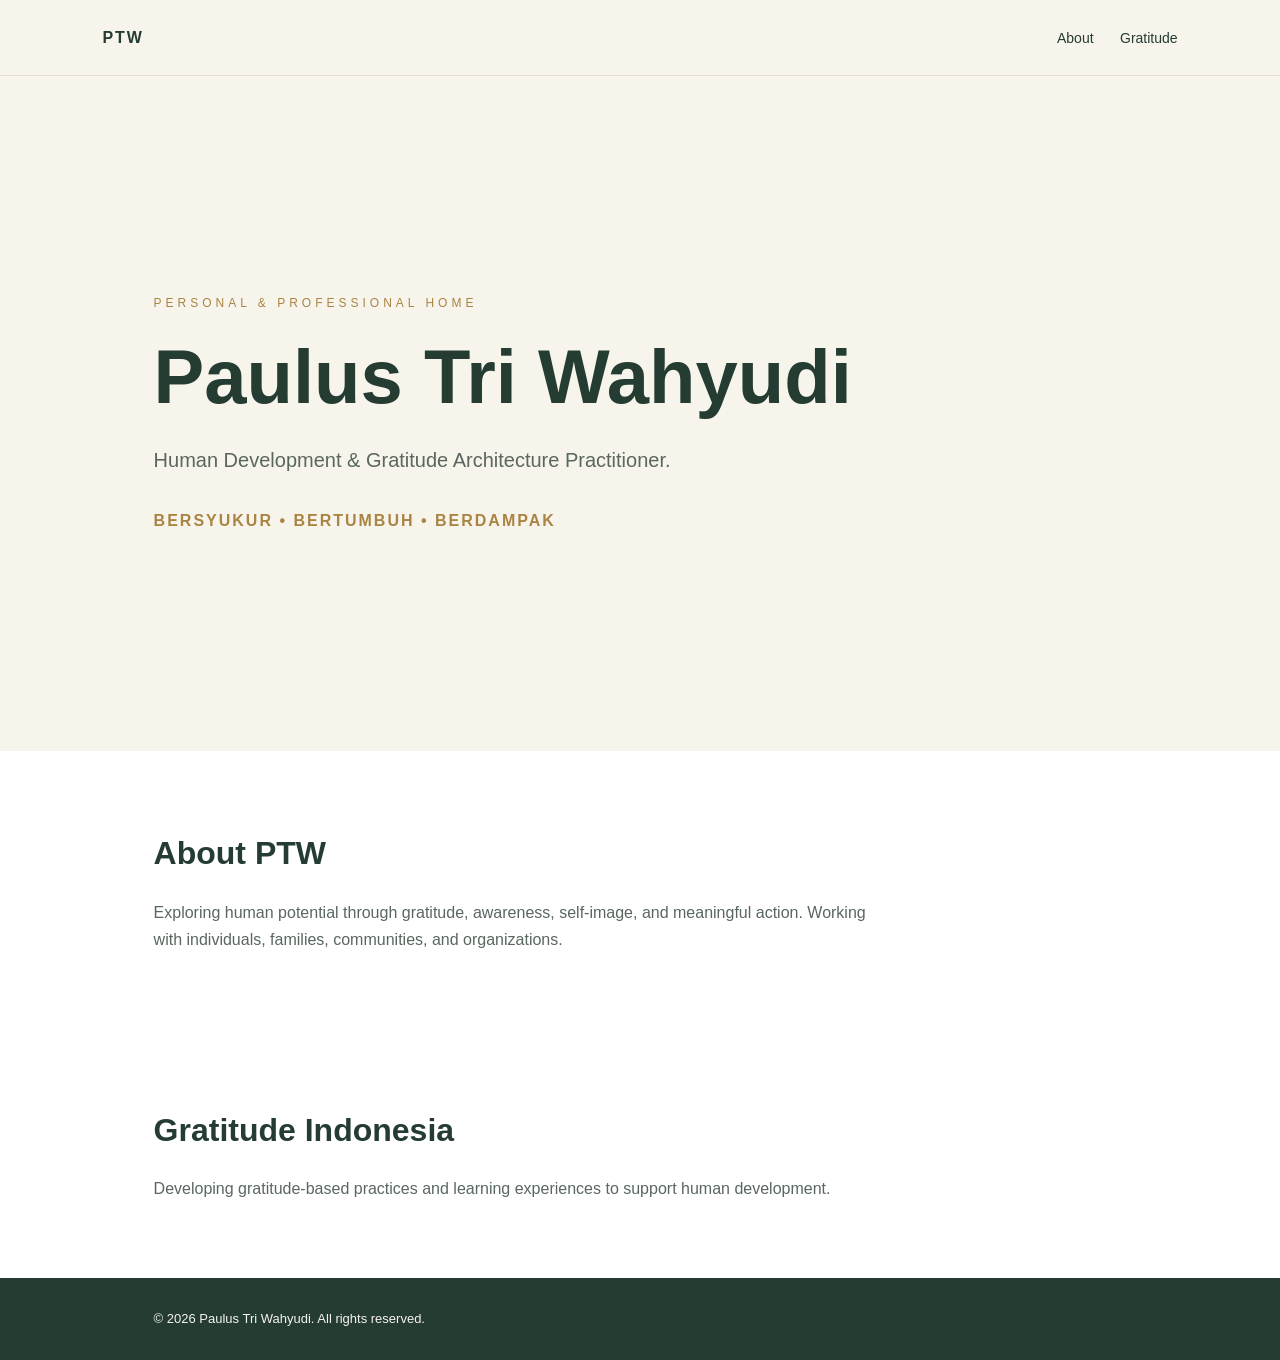
==== index.html @ 5dc9bcb7 "Add initial index.html for personal website This file contains the complete HTML structure for the p" ====
<!DOCTYPE html>
<html lang="id">
<head>
  <meta charset="UTF-8">
  <meta name="viewport" content="width=device-width, initial-scale=1.0">
  <meta name="description" content="Paulus Tri Wahyudi — Human Development & Gratitude Architecture Practitioner.">
  <title>Paulus Tri Wahyudi | PTW</title>
  <style>
    * { box-sizing: border-box; margin: 0; padding: 0; }

    body {
      font-family: Arial, sans-serif;
      background: #F7F4EC;
      color: #243C32;
      line-height: 1.7;
    }

    nav {
      display: flex;
      justify-content: space-between;
      align-items: center;
      padding: 24px 8%;
      border-bottom: 1px solid #e5e0d5;
    }

    .logo { font-weight: bold; letter-spacing: 2px; }

    nav a {
      color: #243C32;
      text-decoration: none;
      margin-left: 22px;
      font-size: 14px;
    }

    .hero {
      min-height: 75vh;
      display: flex;
      flex-direction: column;
      justify-content: center;
      padding: 90px 12%;
    }

    .eyebrow {
      color: #A98443;
      letter-spacing: 4px;
      font-size: 12px;
      margin-bottom: 22px;
    }

    h1 {
      font-size: clamp(42px, 7vw, 76px);
      line-height: 1.1;
      max-width: 850px;
      margin-bottom: 24px;
    }

    .subtitle {
      font-size: 20px;
      max-width: 650px;
      color: #59675F;
      margin-bottom: 30px;
    }

    .tagline {
      color: #A98443;
      letter-spacing: 2px;
      font-weight: bold;
    }

    .section {
      padding: 75px 12%;
      background: #fff;
    }

    .section h2 {
      font-size: 32px;
      margin-bottom: 18px;
    }

    .section p {
      max-width: 720px;
      color: #59675F;
    }

    footer {
      padding: 30px 12%;
      background: #243C32;
      color: #F7F4EC;
      font-size: 13px;
    }

    @media(max-width: 600px) {
      nav { align-items: flex-start; }
      nav a { margin-left: 8px; font-size: 12px; }
      .hero { min-height: 65vh; }
    }
  </style>
</head>

<body>

  <nav>
    <div class="logo">PTW</div>
    <div>
      <a href="#about">About</a>
      <a href="#ecosystem">Gratitude</a>
    </div>
  </nav>

  <main>
    <section class="hero">
      <div class="eyebrow">PERSONAL & PROFESSIONAL HOME</div>

      <h1>Paulus Tri Wahyudi</h1>

      <p class="subtitle">
        Human Development & Gratitude Architecture Practitioner.
      </p>

      <div class="tagline">
        BERSYUKUR • BERTUMBUH • BERDAMPAK
      </div>
    </section>

    <section class="section" id="about">
      <h2>About PTW</h2>
      <p>
        Exploring human potential through gratitude,
        awareness, self-image, and meaningful action.
        Working with individuals, families, communities,
        and organizations.
      </p>
    </section>

    <section class="section" id="ecosystem">
      <h2>Gratitude Indonesia</h2>
      <p>
        Developing gratitude-based practices and
        learning experiences to support human development.
      </p>
    </section>
  </main>

  <footer>
    © 2026 Paulus Tri Wahyudi. All rights reserved.
  </footer>

</body>
</html>
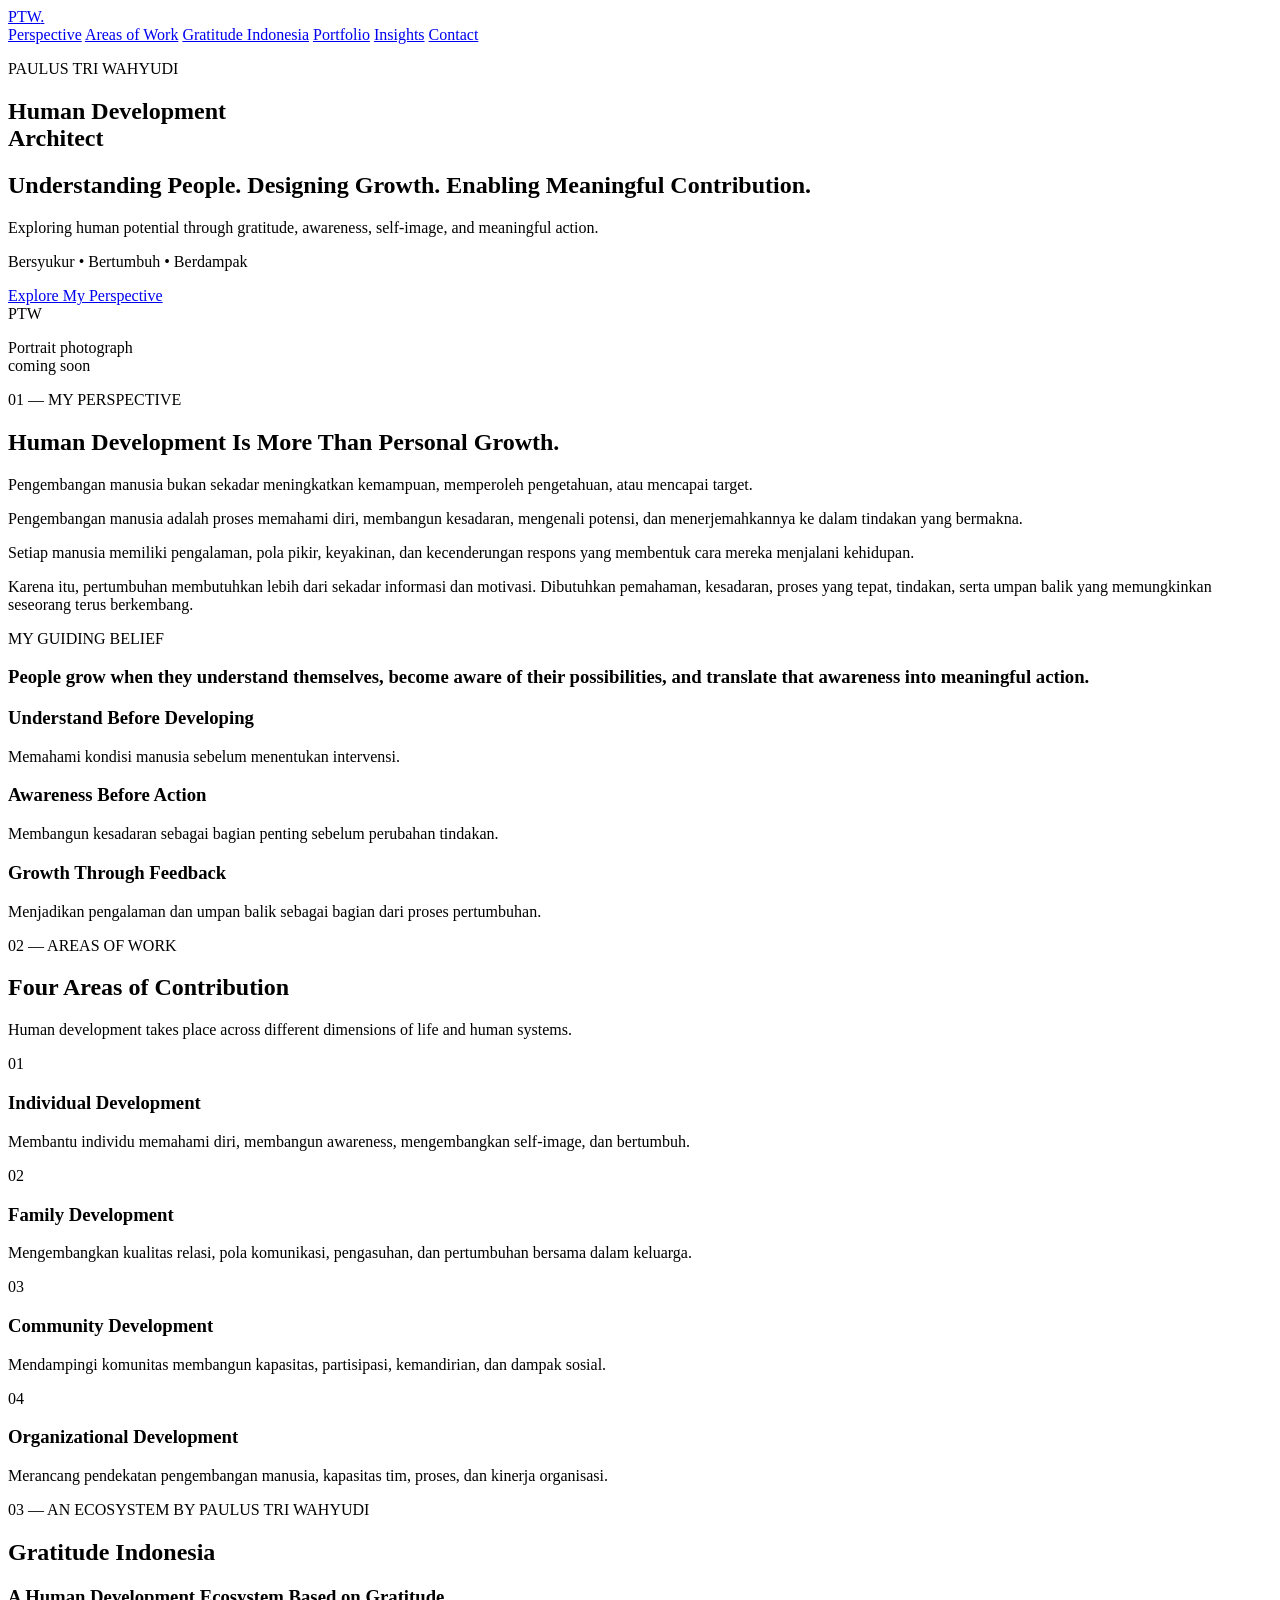
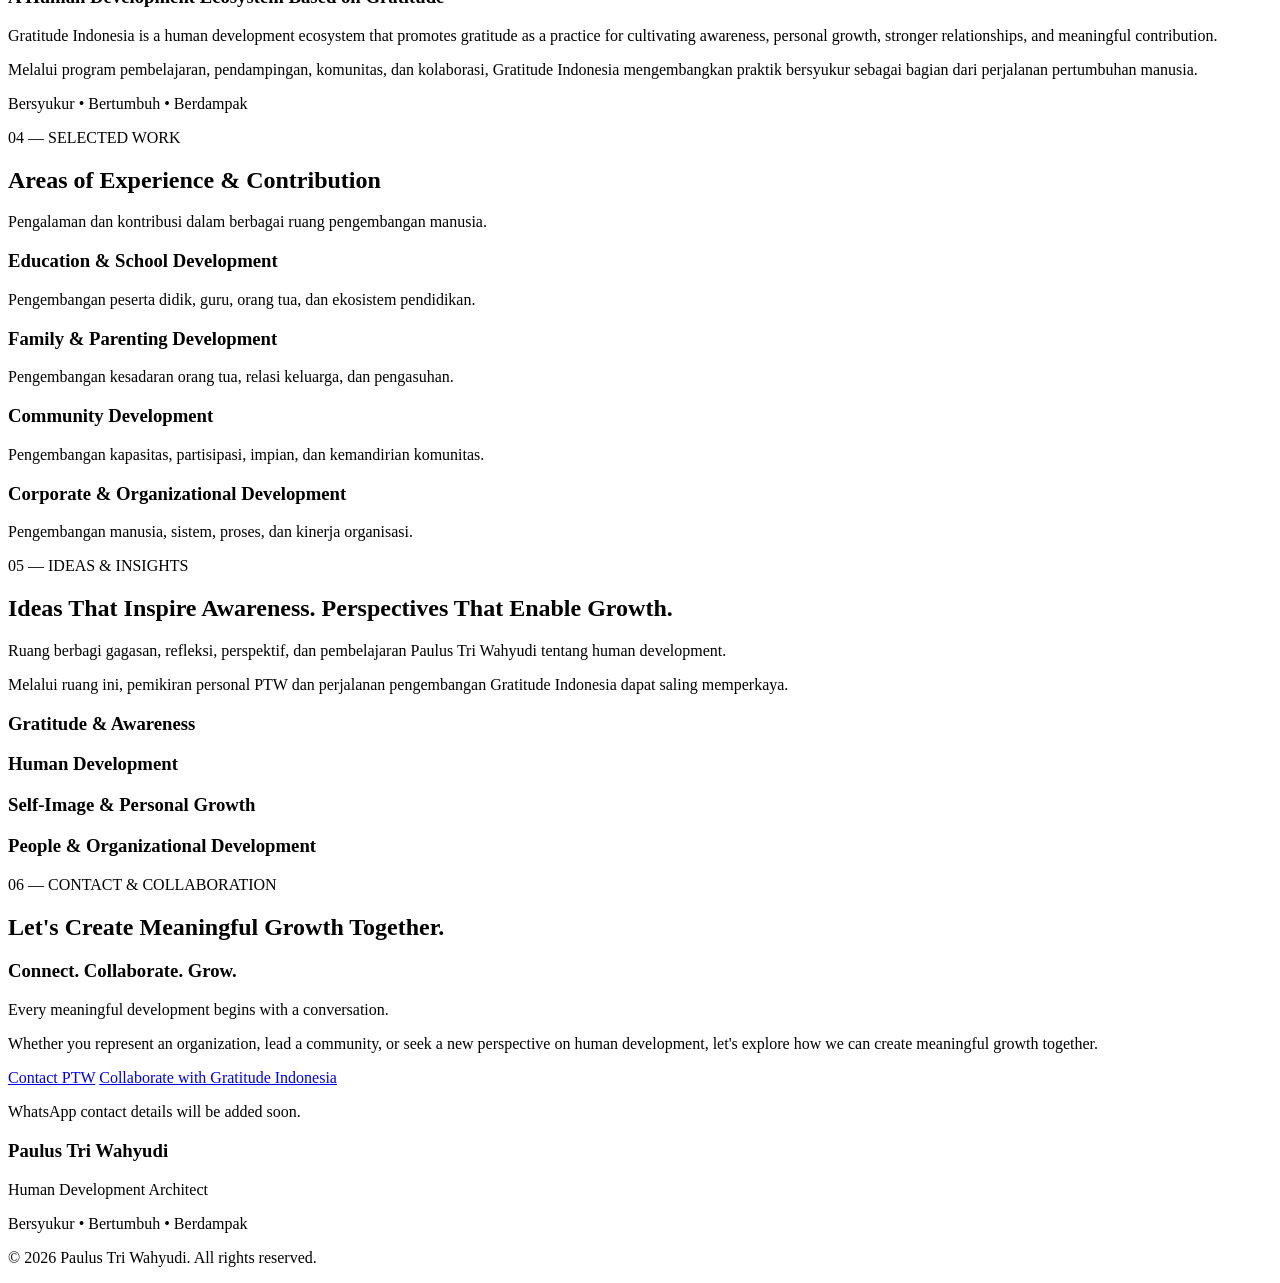
==== commit f2f6ddf8: "Update PTW homepage V2 Updated the HTML structure and content for better clarity and organization. C" ====
--- a/index.html
+++ b/index.html
@@ -1,150 +1,228 @@
 
 <!DOCTYPE html>
-<html lang="id">
+<html lang="en">
 <head>
   <meta charset="UTF-8">
   <meta name="viewport" content="width=device-width, initial-scale=1.0">
-  <meta name="description" content="Paulus Tri Wahyudi — Human Development & Gratitude Architecture Practitioner.">
-  <title>Paulus Tri Wahyudi | PTW</title>
-  <style>
-    * { box-sizing: border-box; margin: 0; padding: 0; }
-
-    body {
-      font-family: Arial, sans-serif;
-      background: #F7F4EC;
-      color: #243C32;
-      line-height: 1.7;
-    }
-
-    nav {
-      display: flex;
-      justify-content: space-between;
-      align-items: center;
-      padding: 24px 8%;
-      border-bottom: 1px solid #e5e0d5;
-    }
-
-    .logo { font-weight: bold; letter-spacing: 2px; }
-
-    nav a {
-      color: #243C32;
-      text-decoration: none;
-      margin-left: 22px;
-      font-size: 14px;
-    }
-
-    .hero {
-      min-height: 75vh;
-      display: flex;
-      flex-direction: column;
-      justify-content: center;
-      padding: 90px 12%;
-    }
-
-    .eyebrow {
-      color: #A98443;
-      letter-spacing: 4px;
-      font-size: 12px;
-      margin-bottom: 22px;
-    }
-
-    h1 {
-      font-size: clamp(42px, 7vw, 76px);
-      line-height: 1.1;
-      max-width: 850px;
-      margin-bottom: 24px;
-    }
-
-    .subtitle {
-      font-size: 20px;
-      max-width: 650px;
-      color: #59675F;
-      margin-bottom: 30px;
-    }
-
-    .tagline {
-      color: #A98443;
-      letter-spacing: 2px;
-      font-weight: bold;
-    }
-
-    .section {
-      padding: 75px 12%;
-      background: #fff;
-    }
-
-    .section h2 {
-      font-size: 32px;
-      margin-bottom: 18px;
-    }
-
-    .section p {
-      max-width: 720px;
-      color: #59675F;
-    }
-
-    footer {
-      padding: 30px 12%;
-      background: #243C32;
-      color: #F7F4EC;
-      font-size: 13px;
-    }
-
-    @media(max-width: 600px) {
-      nav { align-items: flex-start; }
-      nav a { margin-left: 8px; font-size: 12px; }
-      .hero { min-height: 65vh; }
-    }
-  </style>
+  <meta name="description" content="Paulus Tri Wahyudi — Human Development Architect. Understanding People. Designing Growth. Enabling Meaningful Contribution.">
+  <title>Paulus Tri Wahyudi | Human Development Architect</title>
+  <link rel="preconnect" href="https://fonts.googleapis.com">
+  <link rel="preconnect" href="https://fonts.gstatic.com" crossorigin>
+  <link href="https://fonts.googleapis.com/css2?family=Playfair+Display:wght@500;600;700&family=Poppins:wght@300;400;500;600;700&display=swap" rel="stylesheet">
+  <link rel="stylesheet" href="style.css">
 </head>
-
 <body>
 
+<header class="header">
+  <a class="logo" href="#home">PTW<span>.</span></a>
   <nav>
-    <div class="logo">PTW</div>
-    <div>
-      <a href="#about">About</a>
-      <a href="#ecosystem">Gratitude</a>
+    <a href="#about">Perspective</a>
+    <a href="#work">Areas of Work</a>
+    <a href="#gratitude">Gratitude Indonesia</a>
+    <a href="#portfolio">Portfolio</a>
+    <a href="#insights">Insights</a>
+    <a href="#contact">Contact</a>
+  </nav>
+</header>
+
+<main>
+
+<section class="hero" id="home">
+  <div class="hero-content">
+    <p class="eyebrow">PAULUS TRI WAHYUDI</p>
+    <h1>Human Development<br><span>Architect</span></h1>
+    <h2>Understanding People. Designing Growth. Enabling Meaningful Contribution.</h2>
+    <p class="hero-description">
+      Exploring human potential through gratitude, awareness,
+      self-image, and meaningful action.
+    </p>
+    <p class="tagline">Bersyukur • Bertumbuh • Berdampak</p>
+    <a class="button" href="#about">Explore My Perspective</a>
+  </div>
+
+  <div class="photo-placeholder">
+    <div class="photo-frame">
+      <span>PTW</span>
+      <p>Portrait photograph<br>coming soon</p>
     </div>
-  </nav>
-
-  <main>
-    <section class="hero">
-      <div class="eyebrow">PERSONAL & PROFESSIONAL HOME</div>
-
-      <h1>Paulus Tri Wahyudi</h1>
-
-      <p class="subtitle">
-        Human Development & Gratitude Architecture Practitioner.
-      </p>
-
-      <div class="tagline">
-        BERSYUKUR • BERTUMBUH • BERDAMPAK
-      </div>
-    </section>
-
-    <section class="section" id="about">
-      <h2>About PTW</h2>
-      <p>
-        Exploring human potential through gratitude,
-        awareness, self-image, and meaningful action.
-        Working with individuals, families, communities,
-        and organizations.
-      </p>
-    </section>
-
-    <section class="section" id="ecosystem">
-      <h2>Gratitude Indonesia</h2>
-      <p>
-        Developing gratitude-based practices and
-        learning experiences to support human development.
-      </p>
-    </section>
-  </main>
-
-  <footer>
-    © 2026 Paulus Tri Wahyudi. All rights reserved.
-  </footer>
+  </div>
+</section>
+
+<section class="section" id="about">
+  <p class="eyebrow">01 — MY PERSPECTIVE</p>
+  <h2>Human Development Is More Than Personal Growth.</h2>
+  <p>
+    Pengembangan manusia bukan sekadar meningkatkan kemampuan,
+    memperoleh pengetahuan, atau mencapai target.
+  </p>
+  <p>
+    Pengembangan manusia adalah proses memahami diri, membangun
+    kesadaran, mengenali potensi, dan menerjemahkannya ke dalam
+    tindakan yang bermakna.
+  </p>
+  <p>
+    Setiap manusia memiliki pengalaman, pola pikir, keyakinan,
+    dan kecenderungan respons yang membentuk cara mereka menjalani
+    kehidupan.
+  </p>
+  <p>
+    Karena itu, pertumbuhan membutuhkan lebih dari sekadar informasi
+    dan motivasi. Dibutuhkan pemahaman, kesadaran, proses yang tepat,
+    tindakan, serta umpan balik yang memungkinkan seseorang terus berkembang.
+  </p>
+
+  <div class="belief">
+    <p class="eyebrow">MY GUIDING BELIEF</p>
+    <h3>People grow when they understand themselves, become aware
+    of their possibilities, and translate that awareness into
+    meaningful action.</h3>
+  </div>
+
+  <div class="principles">
+    <article>
+      <h3>Understand Before Developing</h3>
+      <p>Memahami kondisi manusia sebelum menentukan intervensi.</p>
+    </article>
+    <article>
+      <h3>Awareness Before Action</h3>
+      <p>Membangun kesadaran sebagai bagian penting sebelum perubahan tindakan.</p>
+    </article>
+    <article>
+      <h3>Growth Through Feedback</h3>
+      <p>Menjadikan pengalaman dan umpan balik sebagai bagian dari proses pertumbuhan.</p>
+    </article>
+  </div>
+</section>
+
+<section class="section alt" id="work">
+  <p class="eyebrow">02 — AREAS OF WORK</p>
+  <h2>Four Areas of Contribution</h2>
+  <p class="section-intro">
+    Human development takes place across different dimensions
+    of life and human systems.
+  </p>
+
+  <div class="grid">
+    <article class="work-card">
+      <span>01</span>
+      <h3>Individual Development</h3>
+      <p>Membantu individu memahami diri, membangun awareness,
+      mengembangkan self-image, dan bertumbuh.</p>
+    </article>
+    <article class="work-card">
+      <span>02</span>
+      <h3>Family Development</h3>
+      <p>Mengembangkan kualitas relasi, pola komunikasi,
+      pengasuhan, dan pertumbuhan bersama dalam keluarga.</p>
+    </article>
+    <article class="work-card">
+      <span>03</span>
+      <h3>Community Development</h3>
+      <p>Mendampingi komunitas membangun kapasitas,
+      partisipasi, kemandirian, dan dampak sosial.</p>
+    </article>
+    <article class="work-card">
+      <span>04</span>
+      <h3>Organizational Development</h3>
+      <p>Merancang pendekatan pengembangan manusia, kapasitas tim,
+      proses, dan kinerja organisasi.</p>
+    </article>
+  </div>
+</section>
+
+<section class="section gratitude" id="gratitude">
+  <p class="eyebrow">03 — AN ECOSYSTEM BY PAULUS TRI WAHYUDI</p>
+  <h2>Gratitude Indonesia</h2>
+  <h3>A Human Development Ecosystem Based on Gratitude</h3>
+  <p>
+    Gratitude Indonesia is a human development ecosystem that
+    promotes gratitude as a practice for cultivating awareness,
+    personal growth, stronger relationships, and meaningful contribution.
+  </p>
+  <p>
+    Melalui program pembelajaran, pendampingan, komunitas,
+    dan kolaborasi, Gratitude Indonesia mengembangkan praktik
+    bersyukur sebagai bagian dari perjalanan pertumbuhan manusia.
+  </p>
+  <p class="tagline">Bersyukur • Bertumbuh • Berdampak</p>
+</section>
+
+<section class="section alt" id="portfolio">
+  <p class="eyebrow">04 — SELECTED WORK</p>
+  <h2>Areas of Experience & Contribution</h2>
+  <p class="section-intro">
+    Pengalaman dan kontribusi dalam berbagai ruang pengembangan manusia.
+  </p>
+  <div class="grid">
+    <article class="work-card">
+      <h3>Education & School Development</h3>
+      <p>Pengembangan peserta didik, guru, orang tua, dan ekosistem pendidikan.</p>
+    </article>
+    <article class="work-card">
+      <h3>Family & Parenting Development</h3>
+      <p>Pengembangan kesadaran orang tua, relasi keluarga, dan pengasuhan.</p>
+    </article>
+    <article class="work-card">
+      <h3>Community Development</h3>
+      <p>Pengembangan kapasitas, partisipasi, impian, dan kemandirian komunitas.</p>
+    </article>
+    <article class="work-card">
+      <h3>Corporate & Organizational Development</h3>
+      <p>Pengembangan manusia, sistem, proses, dan kinerja organisasi.</p>
+    </article>
+  </div>
+</section>
+
+<section class="section" id="insights">
+  <p class="eyebrow">05 — IDEAS & INSIGHTS</p>
+  <h2>Ideas That Inspire Awareness. Perspectives That Enable Growth.</h2>
+  <p>
+    Ruang berbagi gagasan, refleksi, perspektif, dan pembelajaran
+    Paulus Tri Wahyudi tentang human development.
+  </p>
+  <p>
+    Melalui ruang ini, pemikiran personal PTW dan perjalanan
+    pengembangan Gratitude Indonesia dapat saling memperkaya.
+  </p>
+  <div class="grid">
+    <article class="work-card"><h3>Gratitude & Awareness</h3></article>
+    <article class="work-card"><h3>Human Development</h3></article>
+    <article class="work-card"><h3>Self-Image & Personal Growth</h3></article>
+    <article class="work-card"><h3>People & Organizational Development</h3></article>
+  </div>
+</section>
+
+<section class="section contact" id="contact">
+  <p class="eyebrow">06 — CONTACT & COLLABORATION</p>
+  <h2>Let's Create Meaningful Growth Together.</h2>
+  <h3>Connect. Collaborate. Grow.</h3>
+  <p>
+    Every meaningful development begins with a conversation.
+  </p>
+  <p>
+    Whether you represent an organization, lead a community,
+    or seek a new perspective on human development, let's explore
+    how we can create meaningful growth together.
+  </p>
+  <div class="contact-links">
+    <a class="button" href="#contact">Contact PTW</a>
+    <a class="button button-outline" href="#gratitude">
+      Collaborate with Gratitude Indonesia
+    </a>
+  </div>
+  <p class="contact-note">
+    WhatsApp contact details will be added soon.
+  </p>
+</section>
+
+</main>
+
+<footer>
+  <h3>Paulus Tri Wahyudi</h3>
+  <p>Human Development Architect</p>
+  <p>Bersyukur • Bertumbuh • Berdampak</p>
+  <p class="copyright">© 2026 Paulus Tri Wahyudi. All rights reserved.</p>
+</footer>
 
 </body>
 </html>
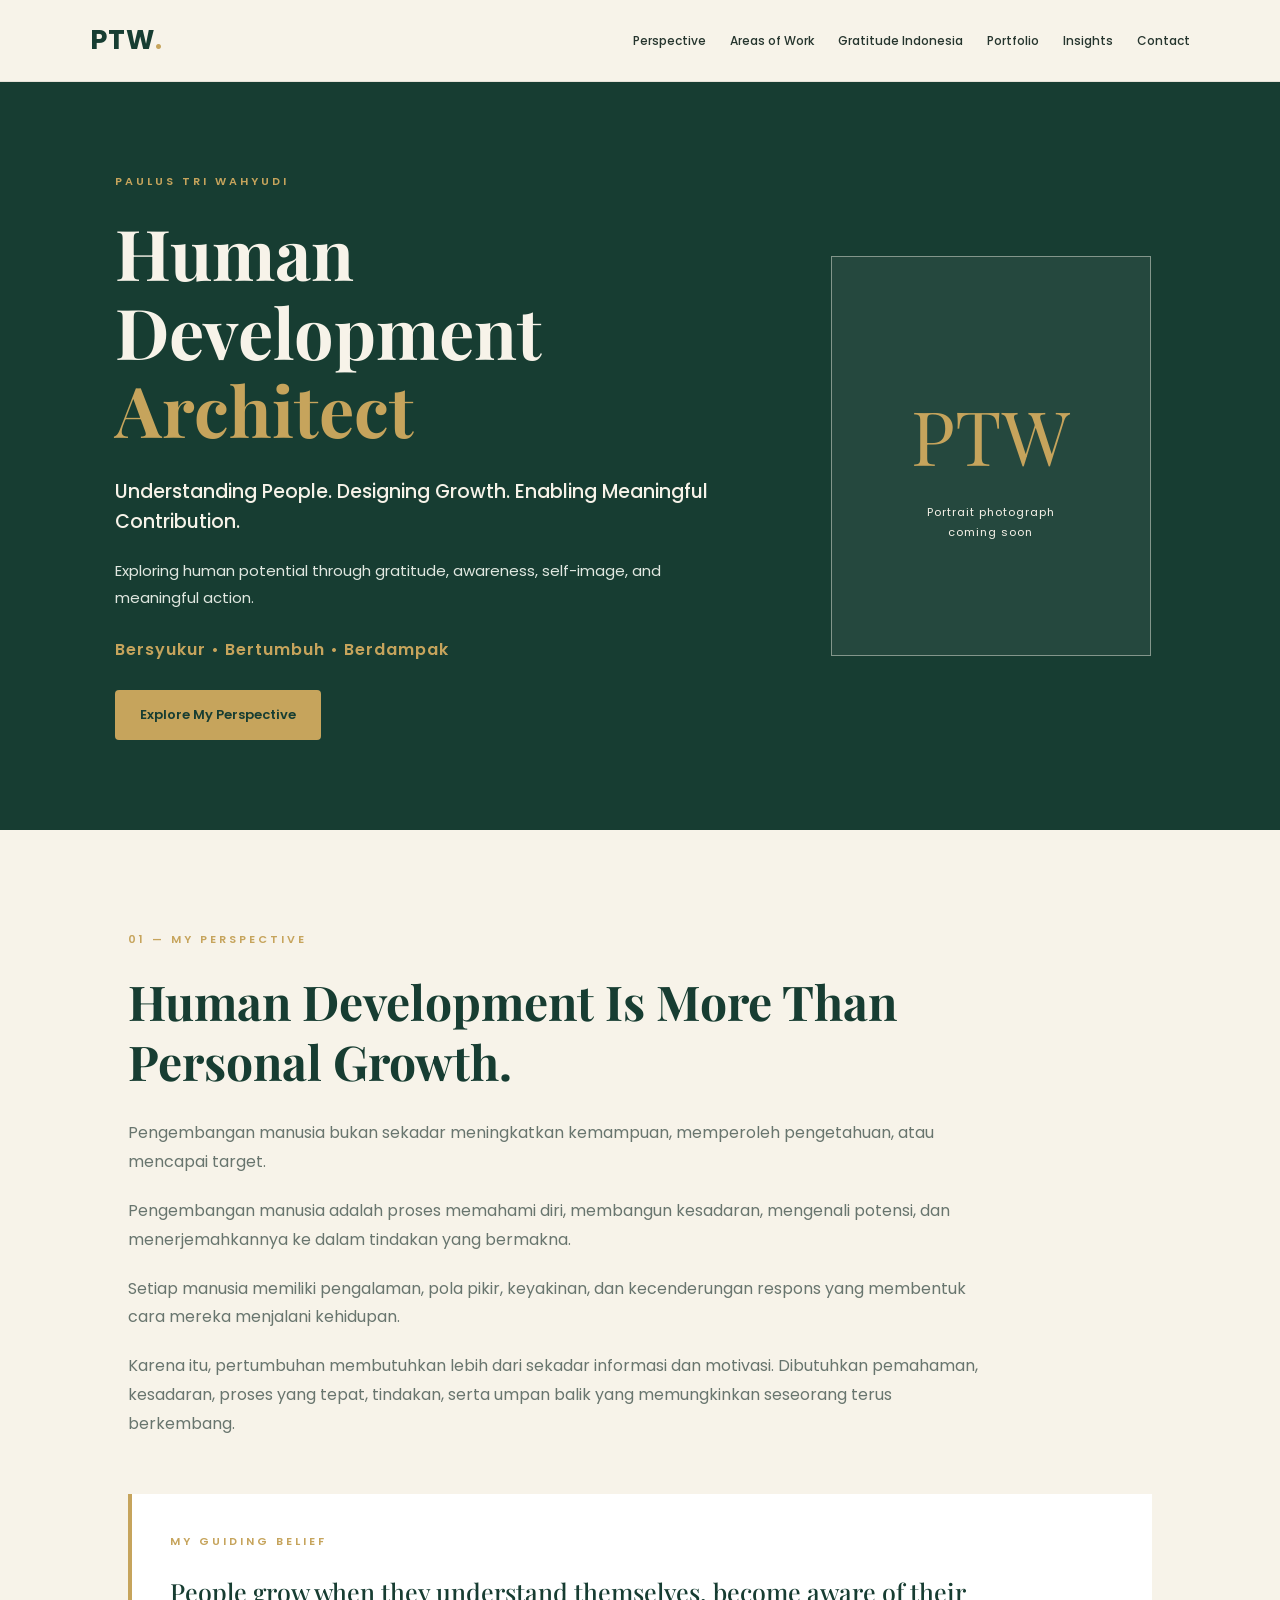
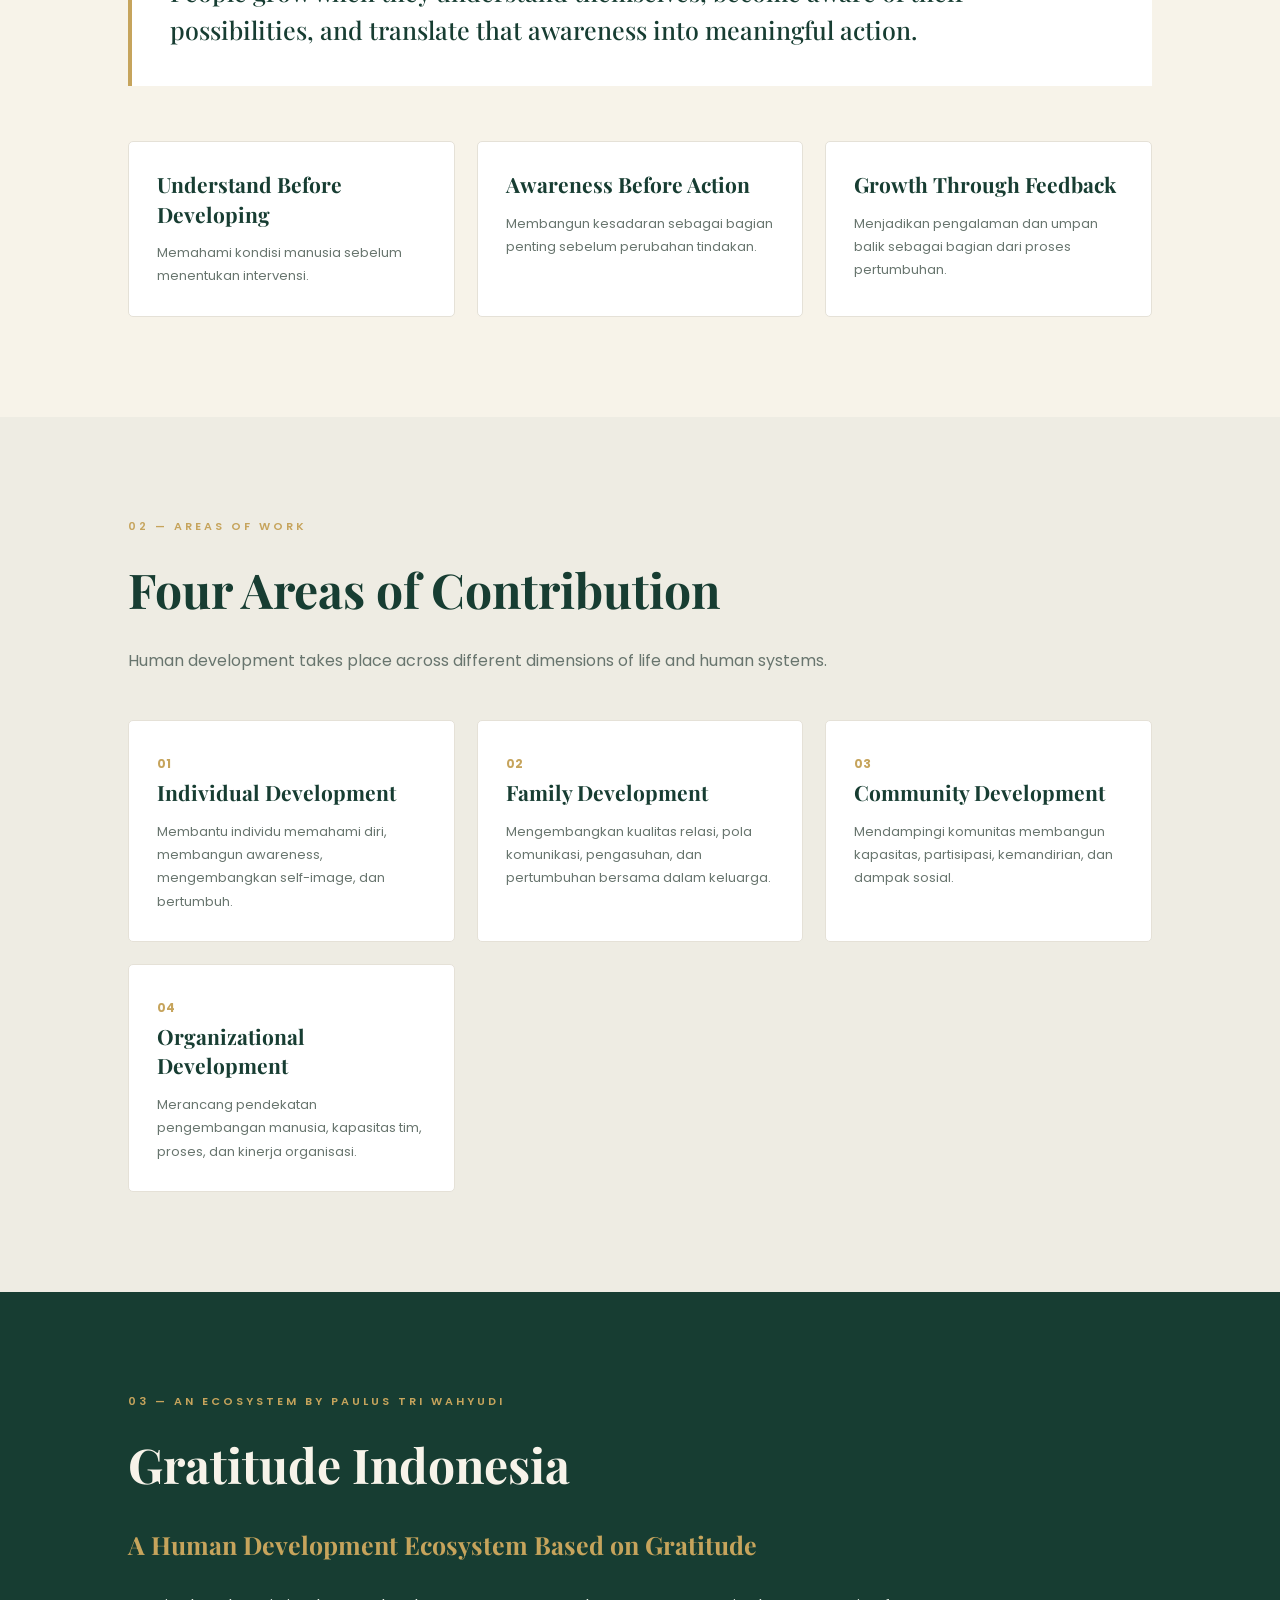
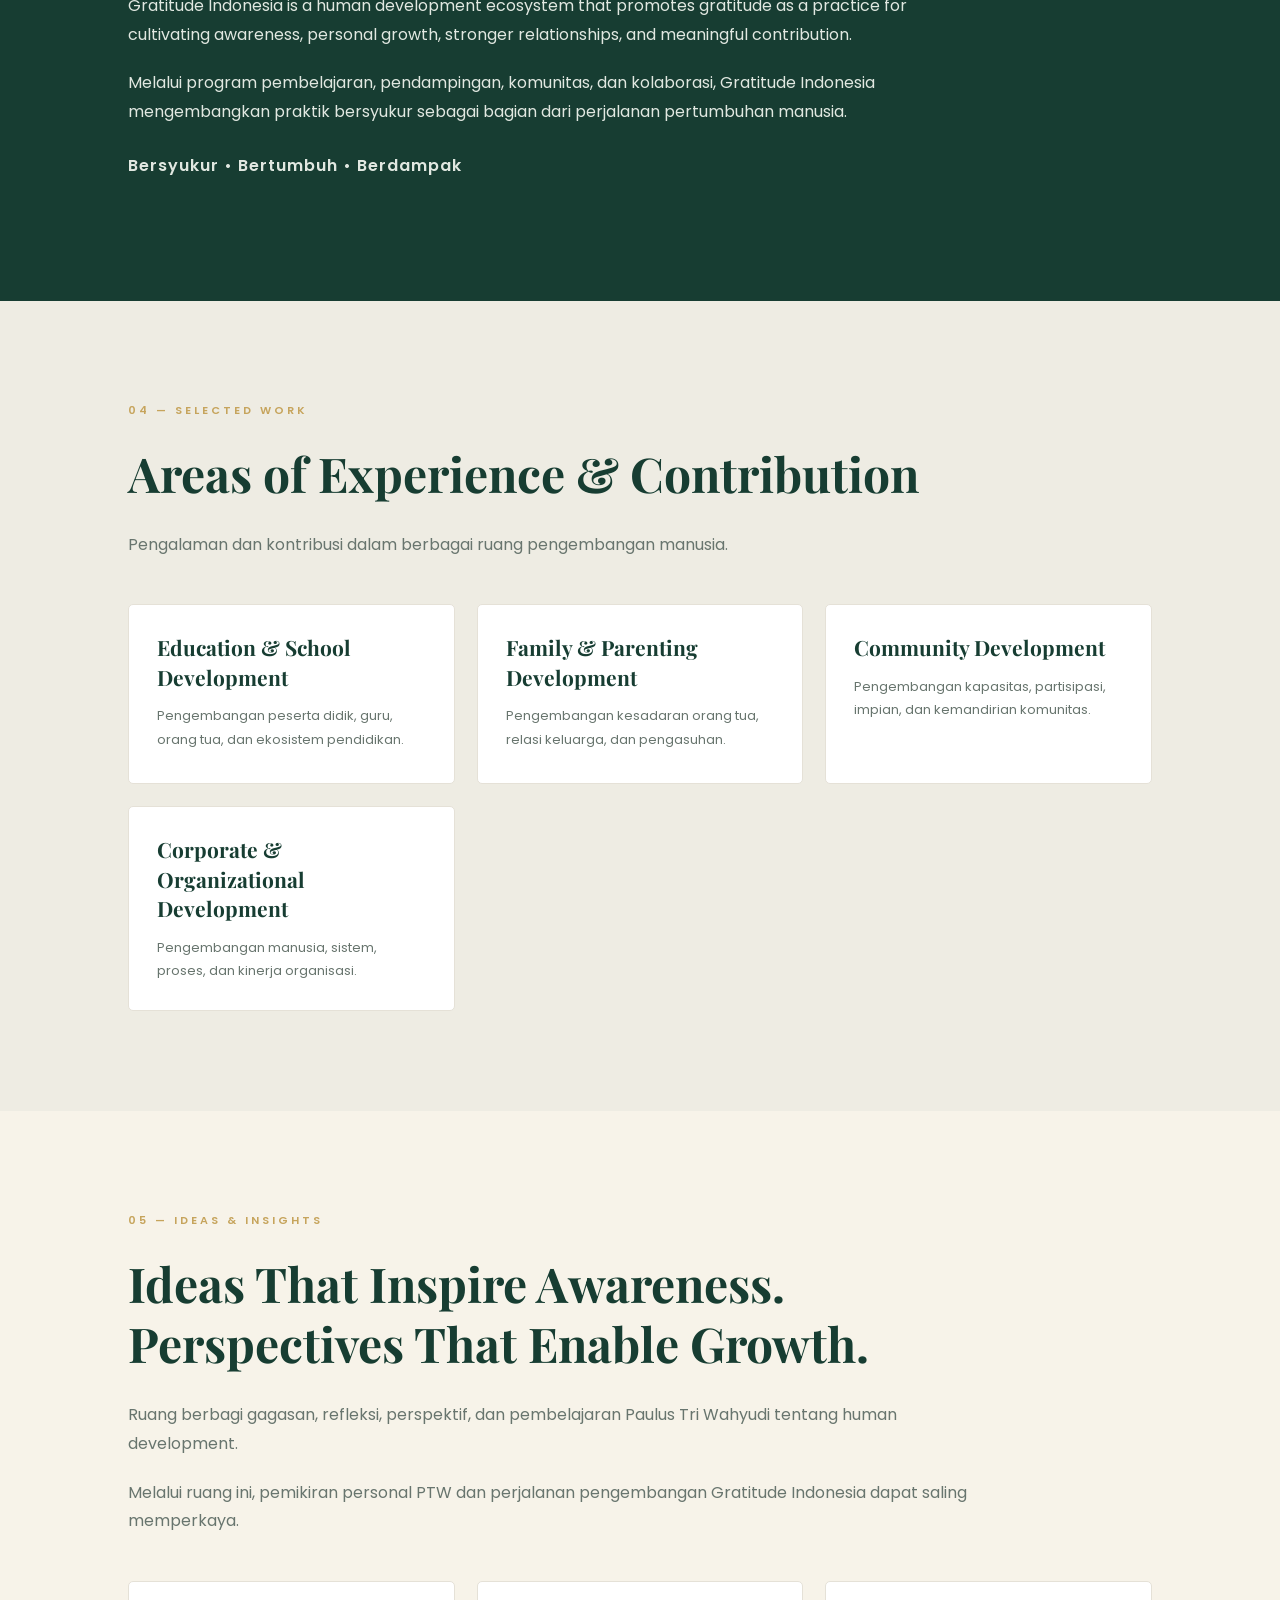
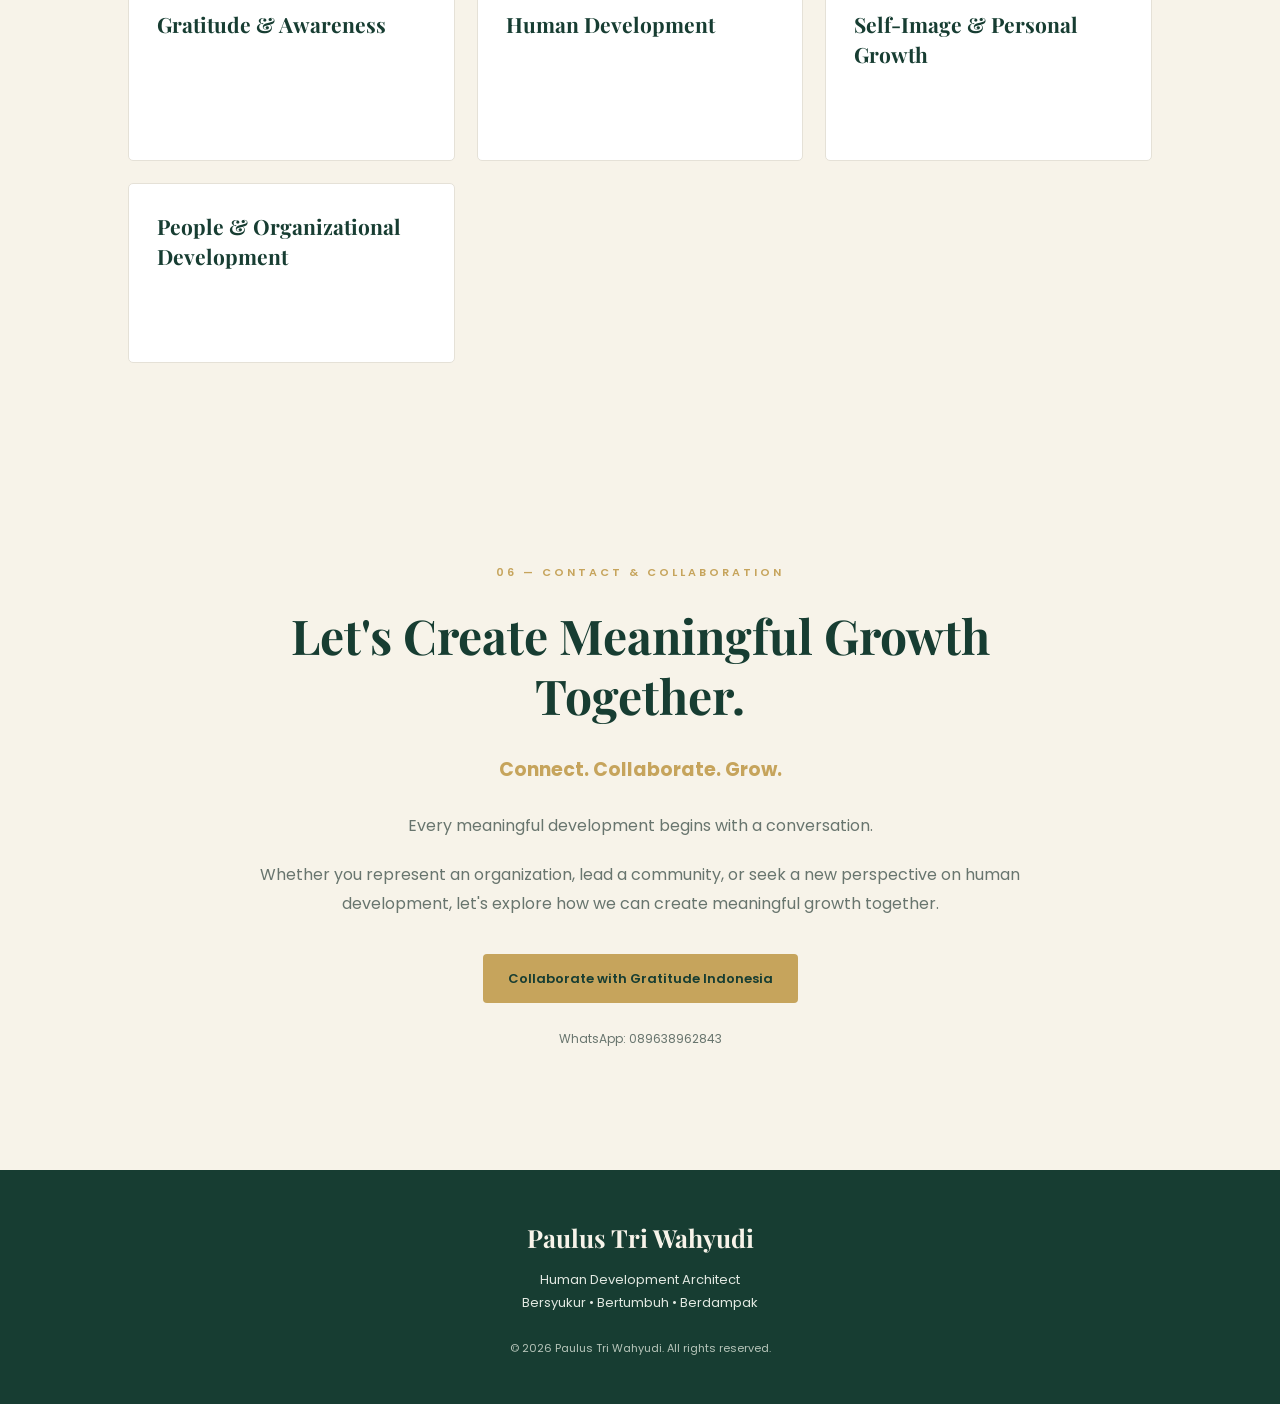
==== commit c5c0ddc7: "add ptw whatsApp contact" ====
--- a/index.html
+++ b/index.html
@@ -205,13 +205,13 @@
     how we can create meaningful growth together.
   </p>
   <div class="contact-links">
-    <a class="button" href="#contact">Contact PTW</a>
+    <a class="button" href="https://wa.me/6289638962843" target="_blank WhatsApp PTW </a>
     <a class="button button-outline" href="#gratitude">
       Collaborate with Gratitude Indonesia
     </a>
   </div>
   <p class="contact-note">
-    WhatsApp contact details will be added soon.
+    WhatsApp: 089638962843
   </p>
 </section>
 
--- a/style.css
+++ b/style.css
@@ -0,0 +1,409 @@
+:root {
+  --forest: #173D32;
+  --forest-light: #285747;
+  --cream: #F7F3E9;
+  --warm-gold: #C6A45C;
+  --text: #26352E;
+  --muted: #68756E;
+  --white: #FFFFFF;
+  --border: #E5E1D7;
+}
+
+* {
+  margin: 0;
+  padding: 0;
+  box-sizing: border-box;
+}
+
+html {
+  scroll-behavior: smooth;
+}
+
+body {
+  font-family: 'Poppins', sans-serif;
+  background: var(--cream);
+  color: var(--text);
+  line-height: 1.8;
+}
+
+a {
+  text-decoration: none;
+  color: inherit;
+}
+
+.header {
+  min-height: 76px;
+  padding: 16px 7%;
+  display: flex;
+  align-items: center;
+  justify-content: space-between;
+  background: var(--cream);
+  border-bottom: 1px solid var(--border);
+}
+
+.logo {
+  font-size: 27px;
+  font-weight: 700;
+  color: var(--forest);
+  letter-spacing: 1px;
+}
+
+.logo span {
+  color: var(--warm-gold);
+}
+
+.header nav {
+  display: flex;
+  align-items: center;
+  gap: 24px;
+}
+
+.header nav a {
+  font-size: 12px;
+  font-weight: 500;
+  transition: color 0.3s;
+}
+
+.header nav a:hover {
+  color: var(--warm-gold);
+}
+
+.hero {
+  min-height: 620px;
+  padding: 90px 9%;
+  display: grid;
+  grid-template-columns: 1.3fr 0.7fr;
+  align-items: center;
+  gap: 55px;
+  background: var(--forest);
+  color: var(--cream);
+}
+
+.hero-content {
+  max-width: 720px;
+}
+
+.eyebrow {
+  font-size: 11px;
+  font-weight: 600;
+  letter-spacing: 3px;
+  color: var(--warm-gold);
+  margin-bottom: 22px;
+  text-transform: uppercase;
+}
+
+.hero h1 {
+  font-family: 'Playfair Display', serif;
+  font-size: clamp(42px, 5.5vw, 70px);
+  line-height: 1.12;
+  margin-bottom: 28px;
+}
+
+.hero h1 span {
+  color: var(--warm-gold);
+}
+
+.hero h2 {
+  font-size: 19px;
+  font-weight: 500;
+  line-height: 1.6;
+  margin-bottom: 20px;
+}
+
+.hero-description {
+  font-size: 15px;
+  color: #E1E8E1;
+  max-width: 550px;
+  margin-bottom: 25px;
+}
+
+.tagline {
+  color: var(--warm-gold);
+  font-weight: 600;
+  letter-spacing: 1px;
+  margin: 25px 0;
+}
+
+.button {
+  display: inline-block;
+  padding: 13px 25px;
+  border-radius: 4px;
+  background: var(--warm-gold);
+  color: var(--forest);
+  font-size: 13px;
+  font-weight: 600;
+  transition: 0.3s;
+}
+
+.button:hover {
+  background: var(--cream);
+  transform: translateY(-2px);
+}
+
+.photo-placeholder {
+  display: flex;
+  justify-content: center;
+  align-items: center;
+}
+
+.photo-frame {
+  width: 100%;
+  max-width: 320px;
+  aspect-ratio: 4 / 5;
+  border: 1px solid rgba(247, 243, 233, 0.45);
+  background: rgba(255,255,255,0.06);
+  display: flex;
+  flex-direction: column;
+  justify-content: center;
+  align-items: center;
+  color: var(--cream);
+}
+
+.photo-frame span {
+  font-family: 'Playfair Display', serif;
+  font-size: 75px;
+  color: var(--warm-gold);
+}
+
+.photo-frame p {
+  font-size: 11px;
+  text-align: center;
+  letter-spacing: 1px;
+}
+
+.section {
+  padding: 100px 10%;
+}
+
+.section h2 {
+  max-width: 850px;
+  font-family: 'Playfair Display', serif;
+  font-size: clamp(32px, 4vw, 48px);
+  line-height: 1.25;
+  color: var(--forest);
+  margin-bottom: 28px;
+}
+
+.section > p:not(.eyebrow) {
+  max-width: 850px;
+  margin-bottom: 20px;
+  color: var(--muted);
+}
+
+.belief {
+  margin: 55px 0;
+  padding: 38px;
+  border-left: 4px solid var(--warm-gold);
+  background: var(--white);
+}
+
+.belief h3 {
+  font-family: 'Playfair Display', serif;
+  color: var(--forest);
+  font-size: 25px;
+  line-height: 1.5;
+  font-weight: 500;
+}
+
+.principles,
+.grid {
+  display: grid;
+  grid-template-columns: repeat(3, 1fr);
+  gap: 22px;
+  margin-top: 45px;
+}
+
+.principles article,
+.work-card {
+  padding: 28px;
+  background: var(--white);
+  border: 1px solid var(--border);
+  border-radius: 5px;
+  transition: transform 0.3s, box-shadow 0.3s;
+}
+
+.principles article:hover,
+.work-card:hover {
+  transform: translateY(-5px);
+  box-shadow: 0 12px 28px rgba(23, 61, 50, 0.08);
+}
+
+.principles h3,
+.work-card h3 {
+  font-family: 'Playfair Display', serif;
+  font-size: 21px;
+  color: var(--forest);
+  line-height: 1.4;
+  margin-bottom: 12px;
+}
+
+.principles p,
+.work-card p {
+  font-size: 13px;
+  color: var(--muted);
+}
+
+.alt {
+  background: #EEECE3;
+}
+
+.section-intro {
+  max-width: 700px;
+}
+
+.work-card > span {
+  color: var(--warm-gold);
+  font-size: 12px;
+  font-weight: 700;
+}
+
+.work-card {
+  min-height: 180px;
+}
+
+.gratitude {
+  background: var(--forest);
+  color: var(--cream);
+}
+
+.gratitude h2 {
+  color: var(--cream);
+}
+
+.gratitude h3 {
+  font-family: 'Playfair Display', serif;
+  color: var(--warm-gold);
+  font-size: 25px;
+  margin-bottom: 25px;
+}
+
+.gratitude > p:not(.eyebrow) {
+  color: #E1E8E1;
+}
+
+.contact {
+  text-align: center;
+}
+
+.contact h2,
+.contact > p {
+  margin-left: auto;
+  margin-right: auto;
+}
+
+.contact h3 {
+  color: var(--warm-gold);
+  margin-bottom: 25px;
+  font-size: 19px;
+}
+
+.contact-links {
+  display: flex;
+  justify-content: center;
+  flex-wrap: wrap;
+  gap: 15px;
+  margin-top: 35px;
+}
+
+.button-outline {
+  background: transparent;
+  color: var(--forest);
+  border: 1px solid var(--forest);
+}
+
+.button-outline:hover {
+  background: var(--forest);
+  color: var(--cream);
+}
+
+.contact-note {
+  font-size: 12px;
+  margin-top: 25px;
+}
+
+footer {
+  padding: 45px 8%;
+  background: var(--forest);
+  color: var(--cream);
+  text-align: center;
+}
+
+footer h3 {
+  font-family: 'Playfair Display', serif;
+  font-size: 25px;
+  margin-bottom: 8px;
+}
+
+footer p {
+  font-size: 13px;
+  color: #E1E8E1;
+}
+
+footer .copyright {
+  margin-top: 25px;
+  font-size: 11px;
+  color: #B7C5BA;
+}
+
+@media (max-width: 900px) {
+  .header {
+    flex-direction: column;
+    gap: 15px;
+  }
+
+  .header nav {
+    flex-wrap: wrap;
+    justify-content: center;
+    gap: 12px 18px;
+  }
+
+  .hero {
+    grid-template-columns: 1fr;
+    text-align: center;
+    padding: 70px 7%;
+  }
+
+  .hero-content {
+    margin: auto;
+  }
+
+  .photo-frame {
+    max-width: 230px;
+  }
+
+  .principles,
+  .grid {
+    grid-template-columns: repeat(2, 1fr);
+  }
+}
+
+@media (max-width: 600px) {
+  .section {
+    padding: 70px 7%;
+  }
+
+  .hero {
+    padding: 65px 7%;
+  }
+
+  .hero h2 {
+    font-size: 16px;
+  }
+
+  .principles,
+  .grid {
+    grid-template-columns: 1fr;
+  }
+
+  .belief {
+    padding: 25px;
+  }
+
+  .belief h3 {
+    font-size: 21px;
+  }
+
+  .header nav a {
+    font-size: 11px;
+  }
+}
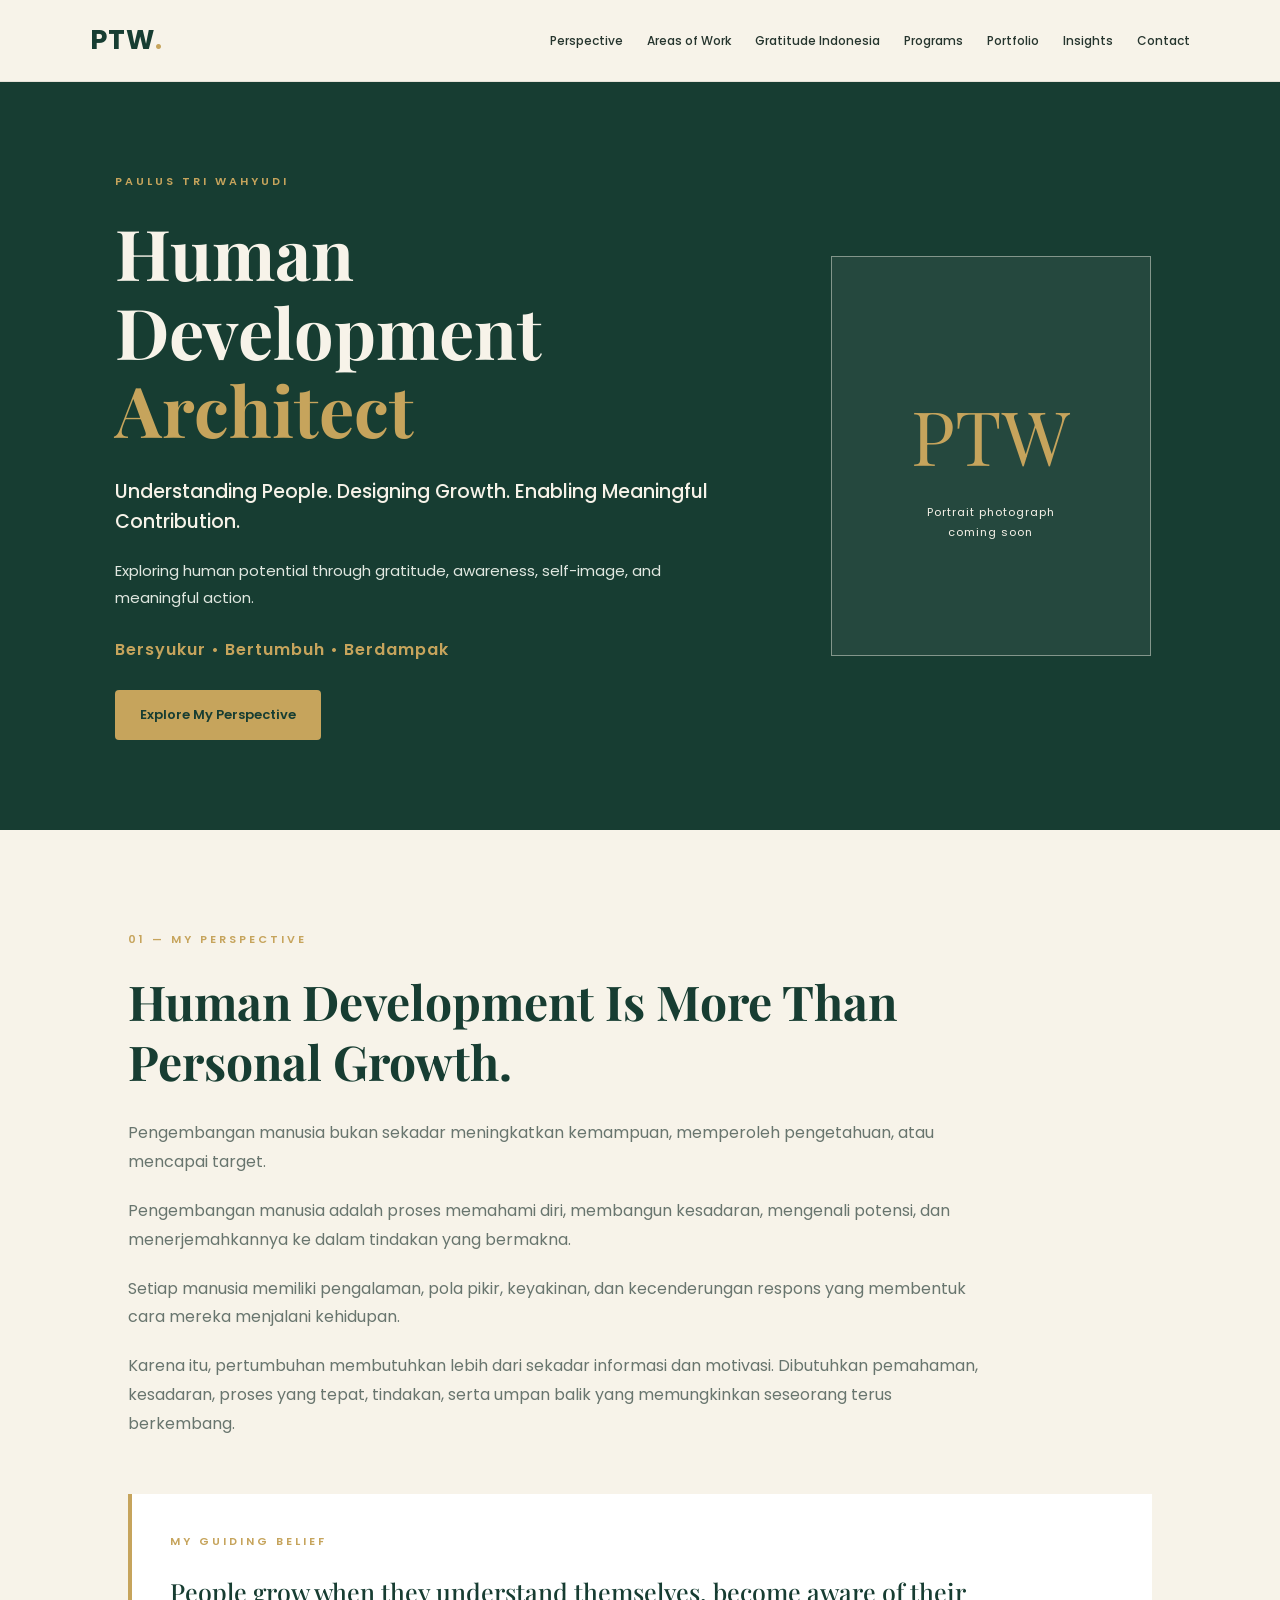
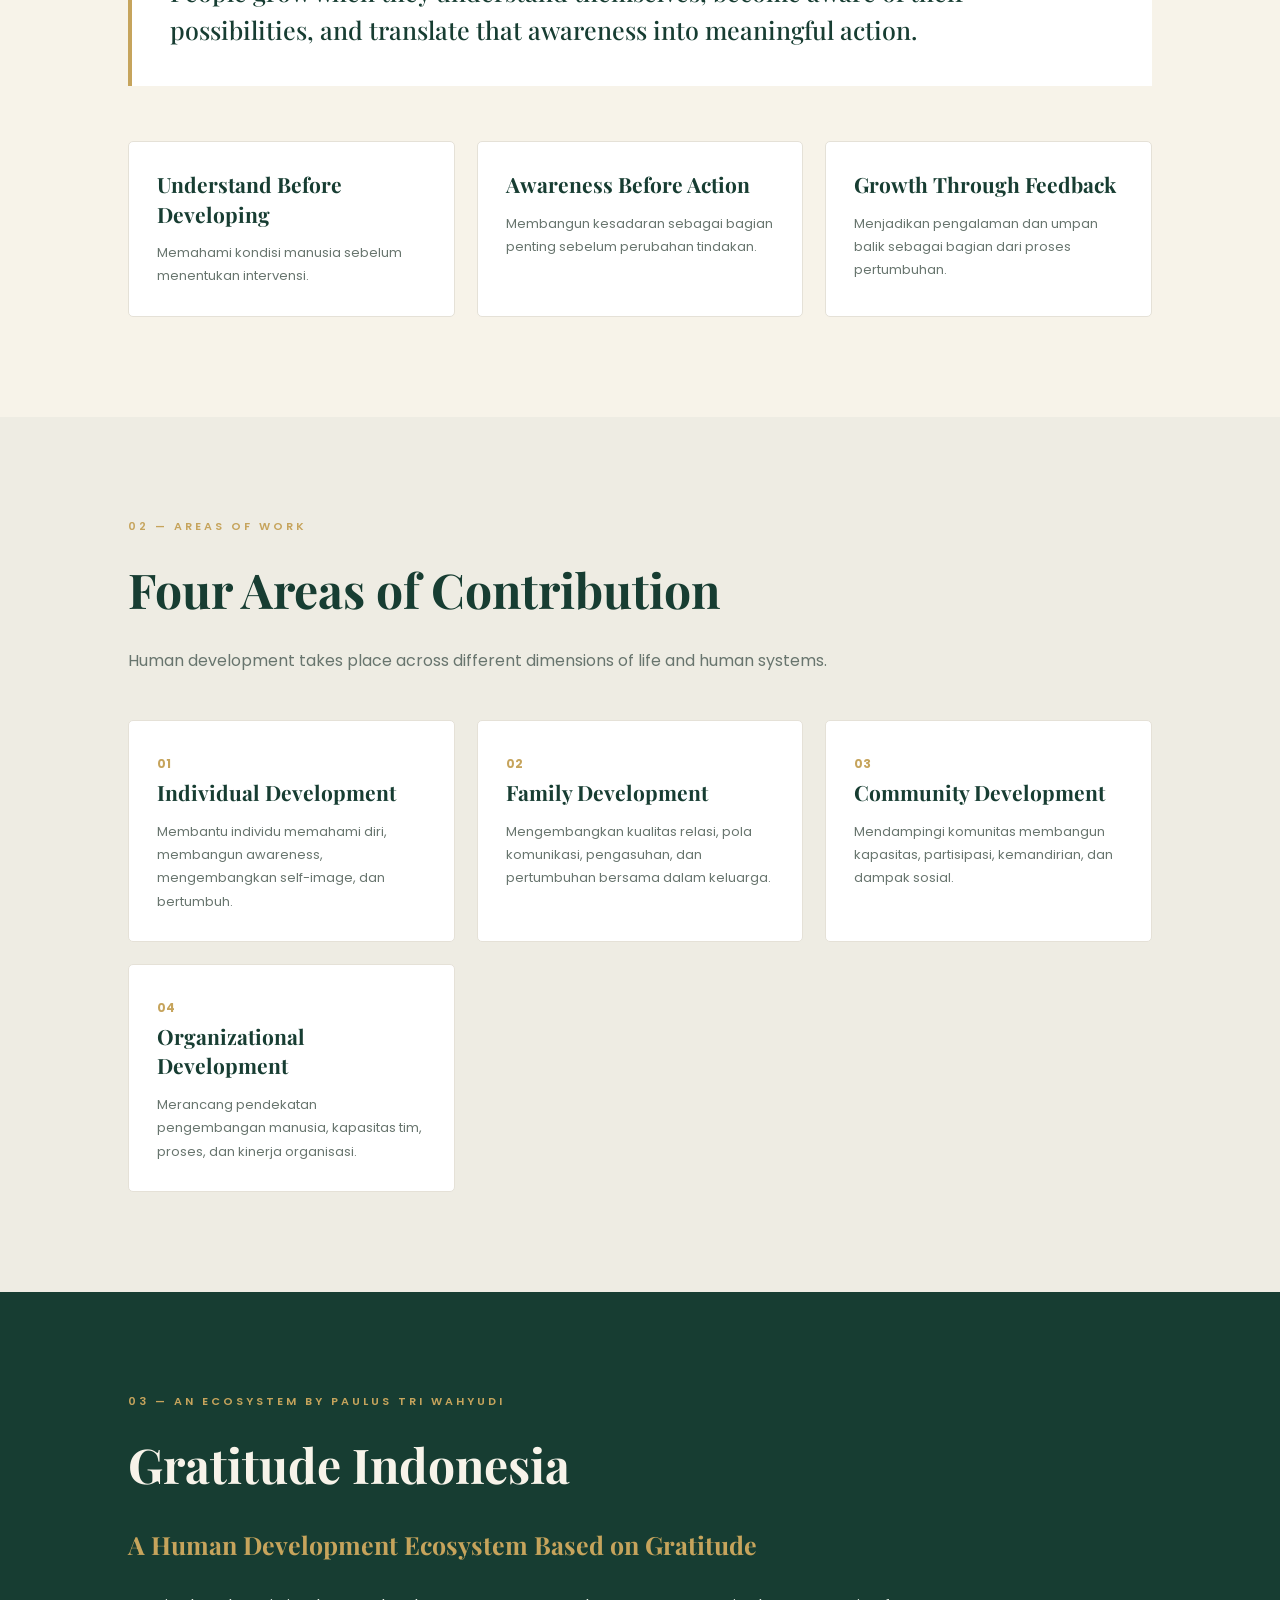
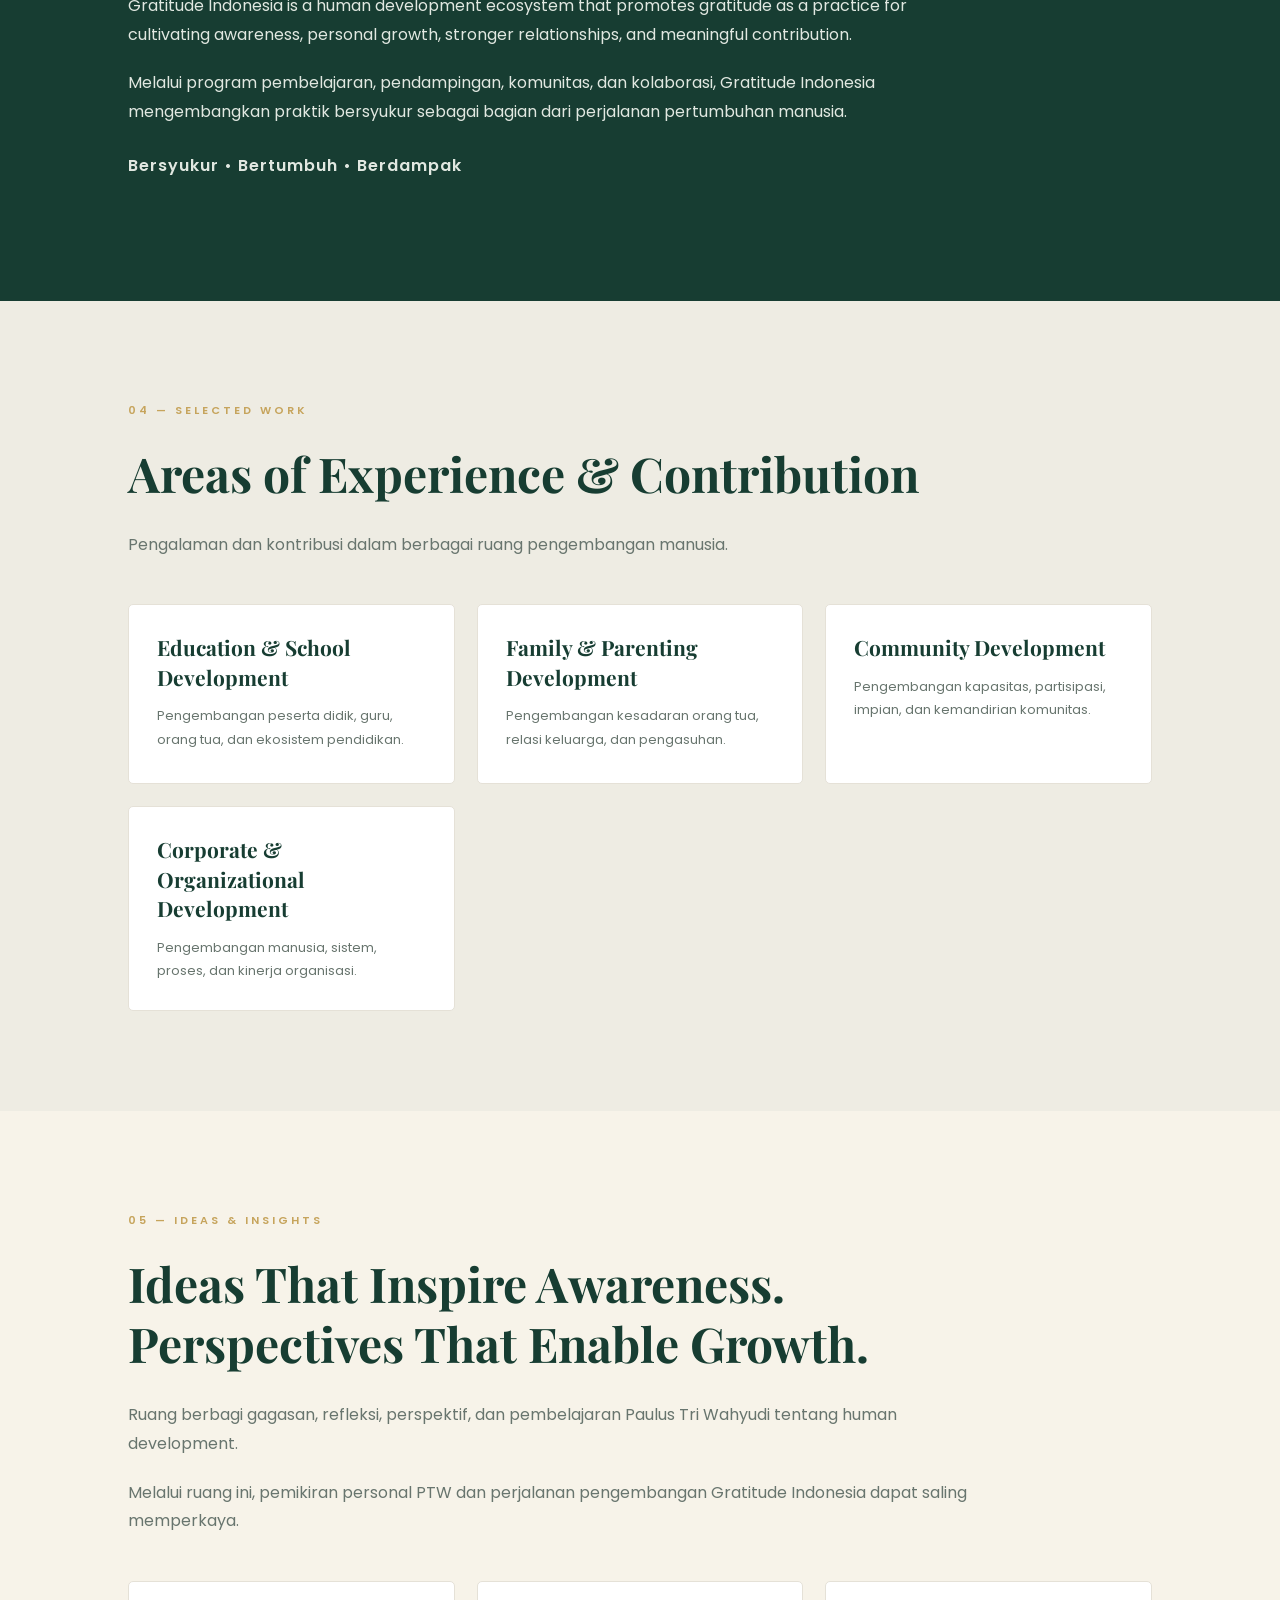
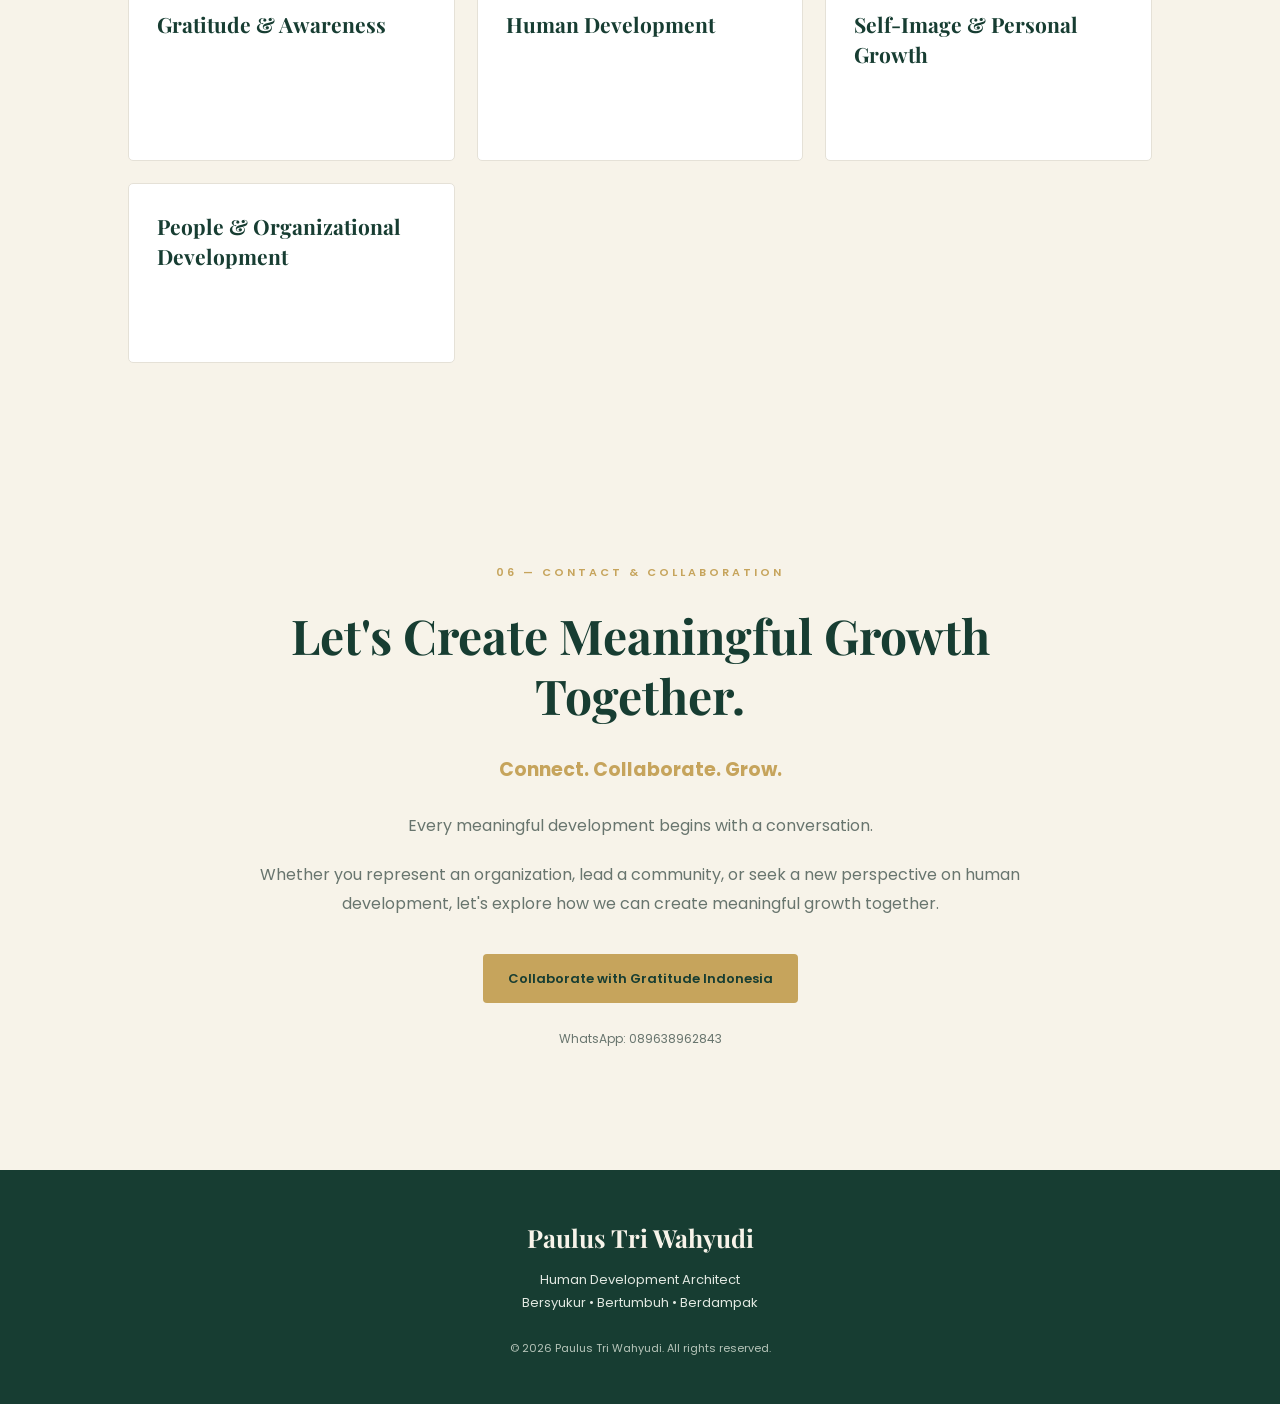
==== commit 1f4b31c0: "Add Programs navigation." ====
--- a/index.html
+++ b/index.html
@@ -14,15 +14,17 @@
 <body>
 
 <header class="header">
-  <a class="logo" href="#home">PTW<span>.</span></a>
-  <nav>
+  <a class="logo" href="#home">PTW<span>.</span></a> 
+<nav>
     <a href="#about">Perspective</a>
     <a href="#work">Areas of Work</a>
     <a href="#gratitude">Gratitude Indonesia</a>
+    <a href="programs.html">Programs</a>
     <a href="#portfolio">Portfolio</a>
     <a href="#insights">Insights</a>
     <a href="#contact">Contact</a>
-  </nav>
+</nav>
+
 </header>
 
 <main>
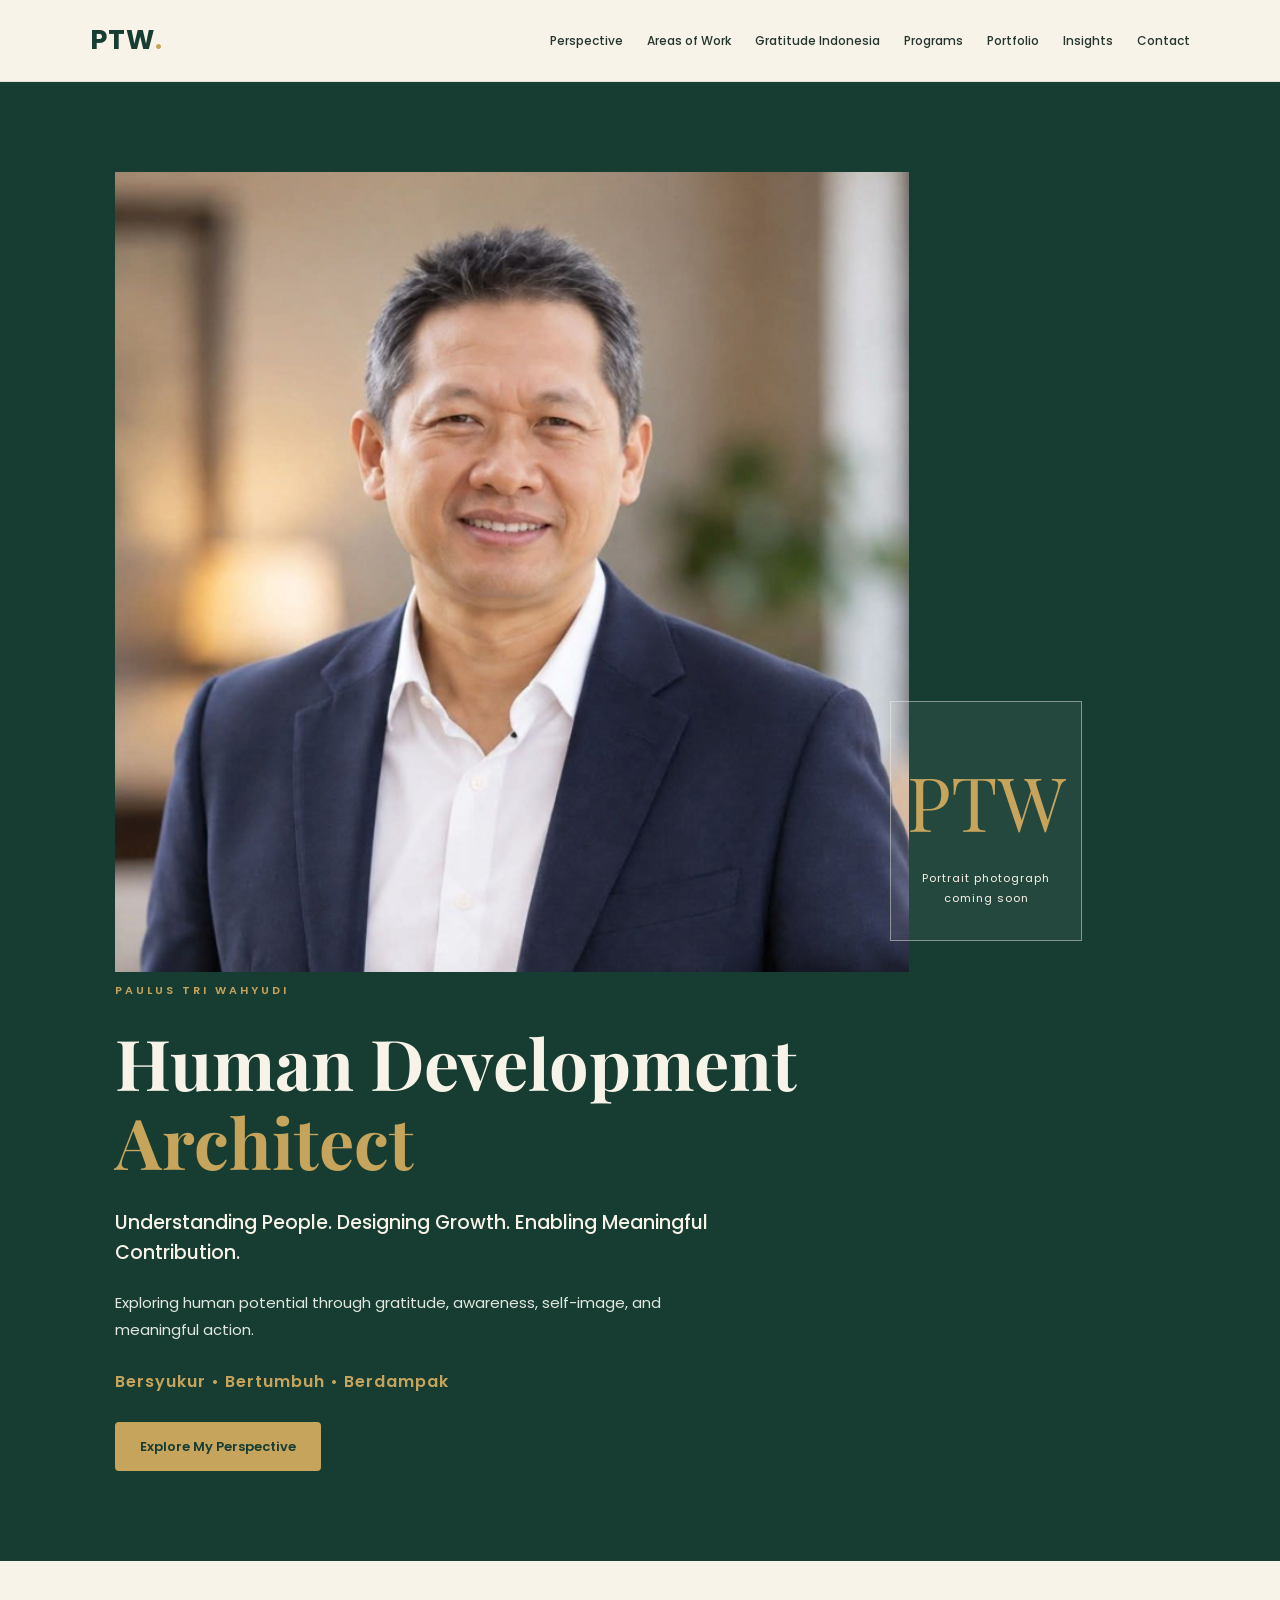
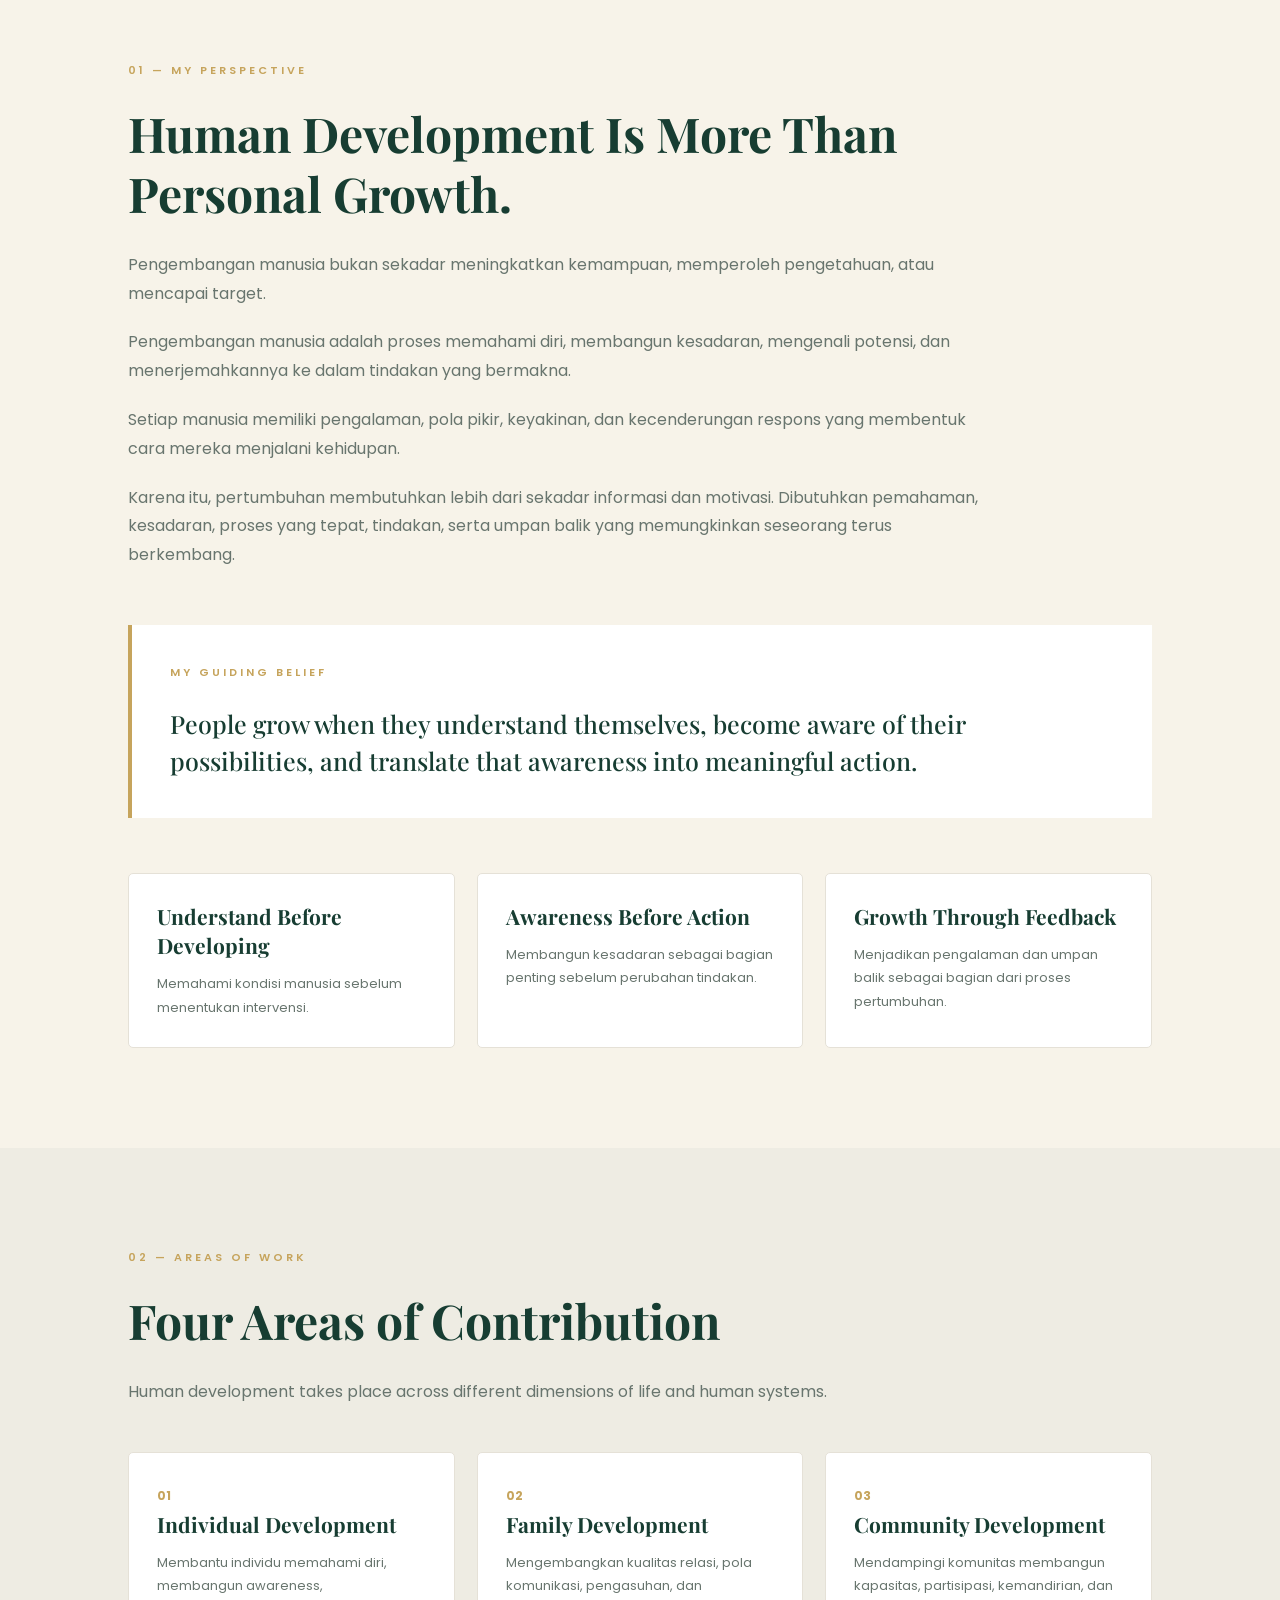
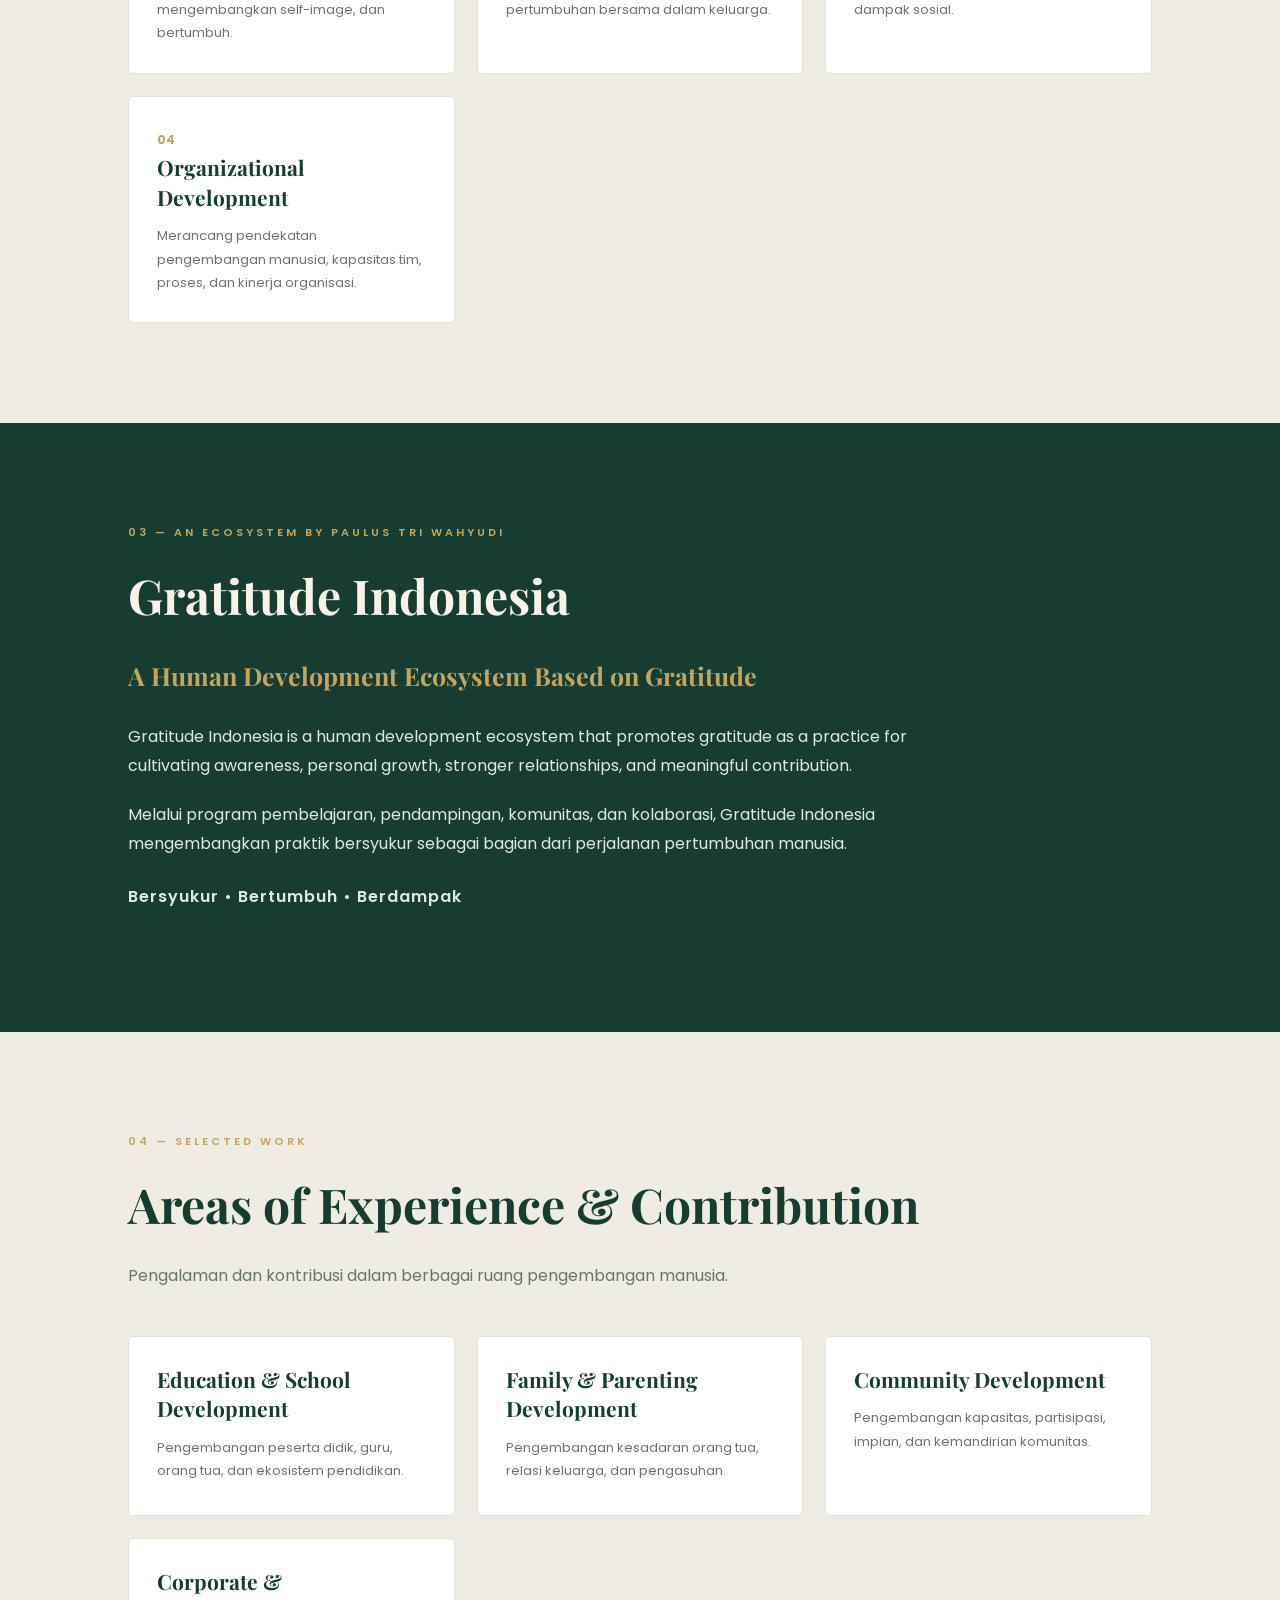
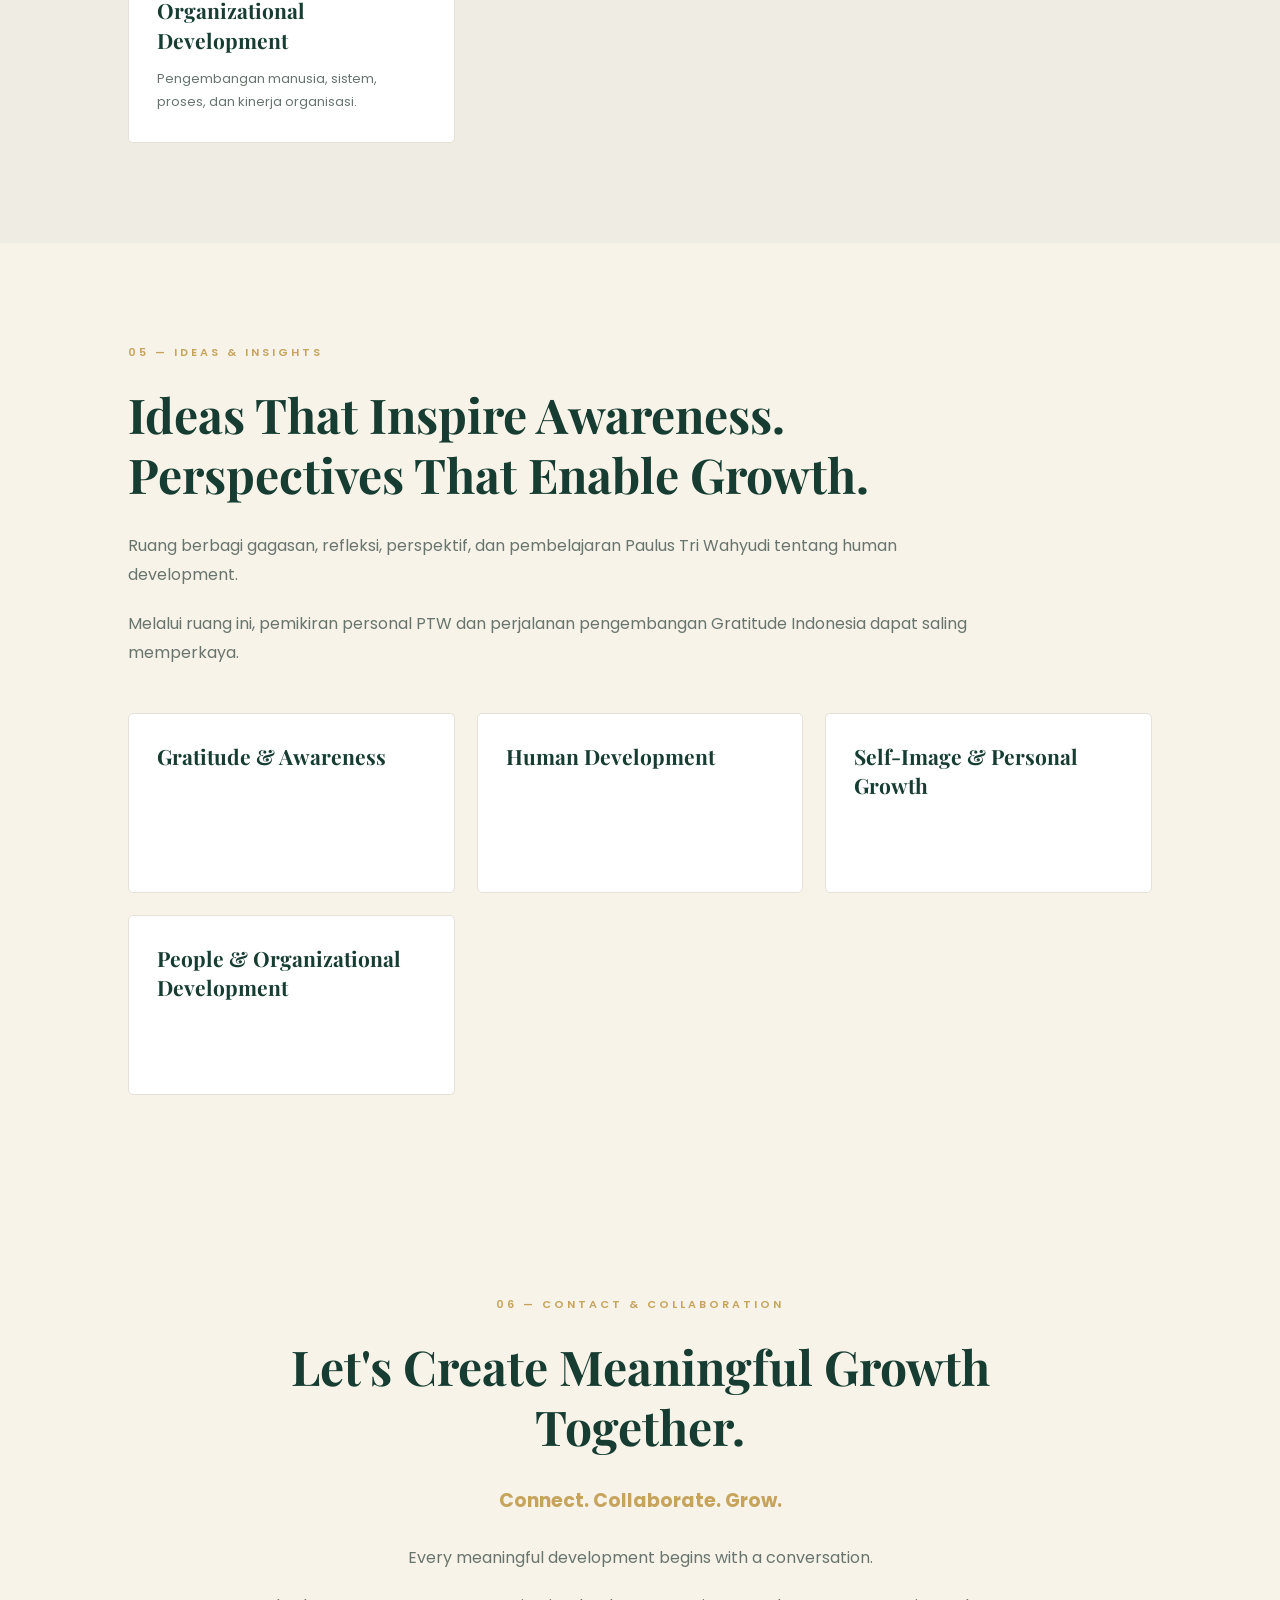
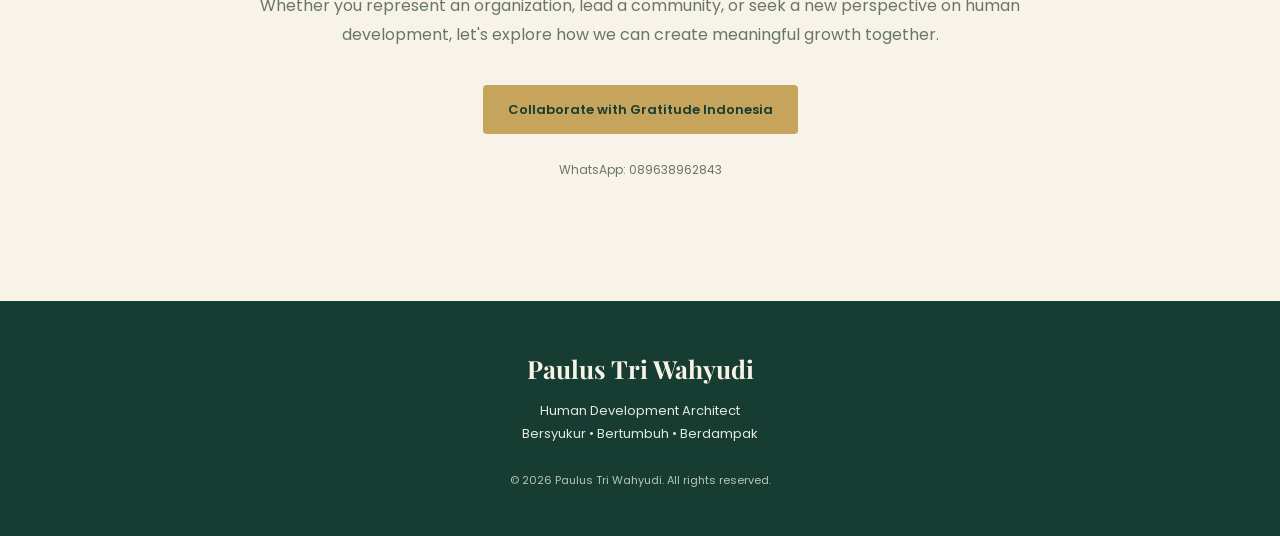
==== commit 6de9a385: "Fix indentation in hero-content section" ====
--- a/index.html
+++ b/index.html
@@ -30,7 +30,8 @@
 <main>
 
 <section class="hero" id="home">
-  <div class="hero-content">
+  <div class="hero-content"> 
+    <img src="ptw-profile.png" alt="Paulus Tri Wahyudi" class="hero-profile">
     <p class="eyebrow">PAULUS TRI WAHYUDI</p>
     <h1>Human Development<br><span>Architect</span></h1>
     <h2>Understanding People. Designing Growth. Enabling Meaningful Contribution.</h2>
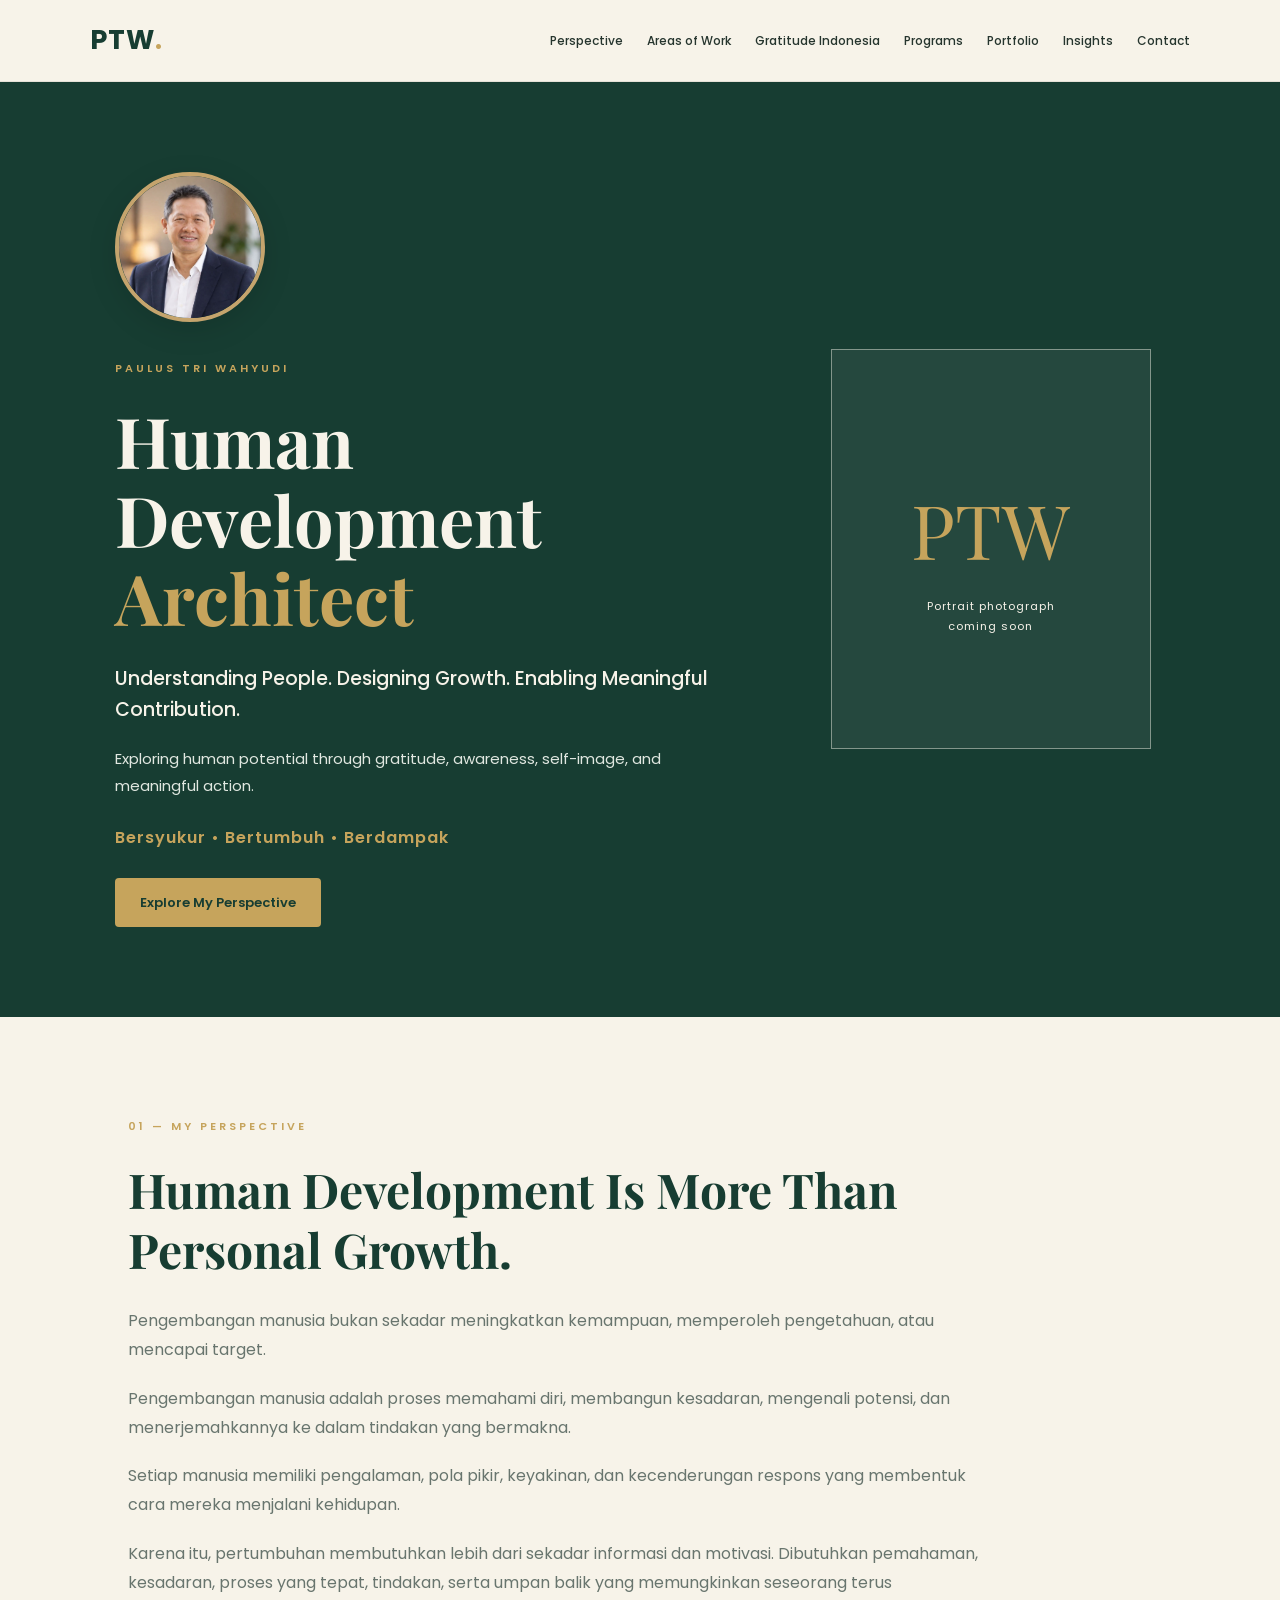
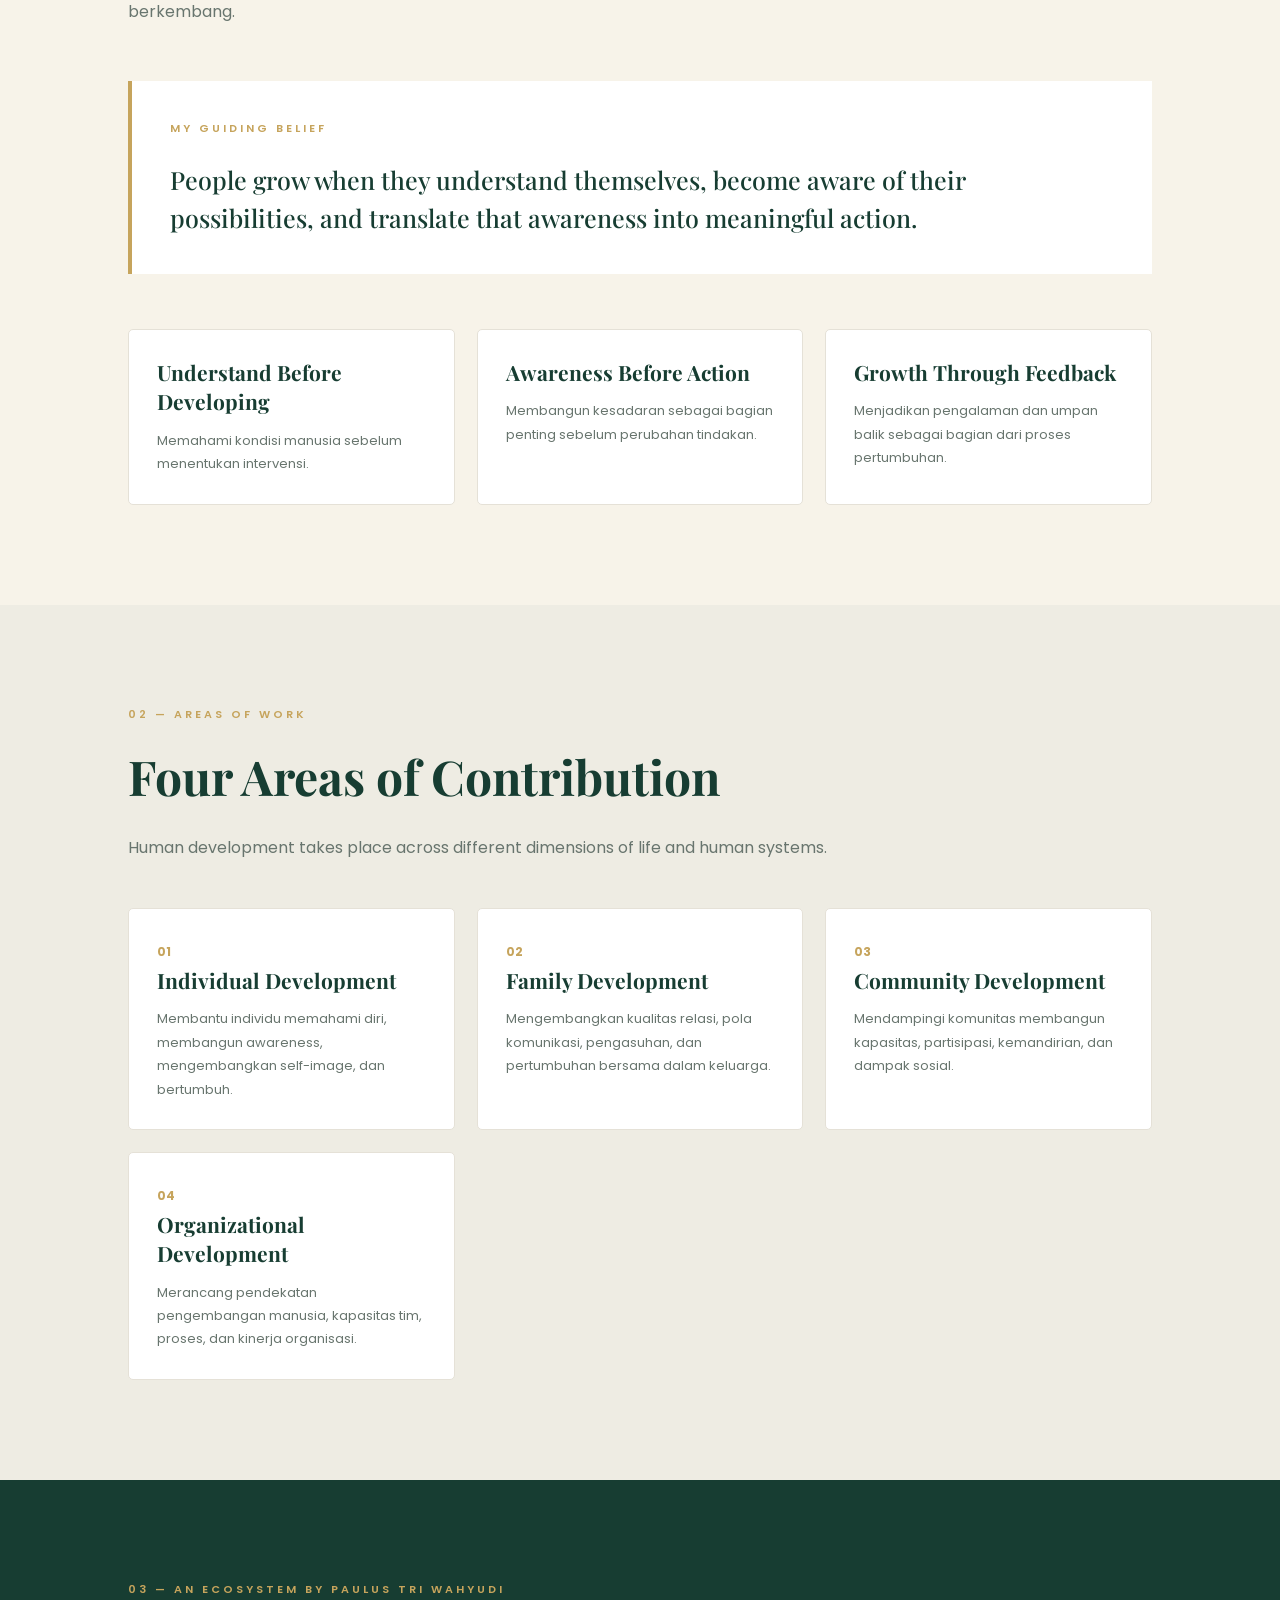
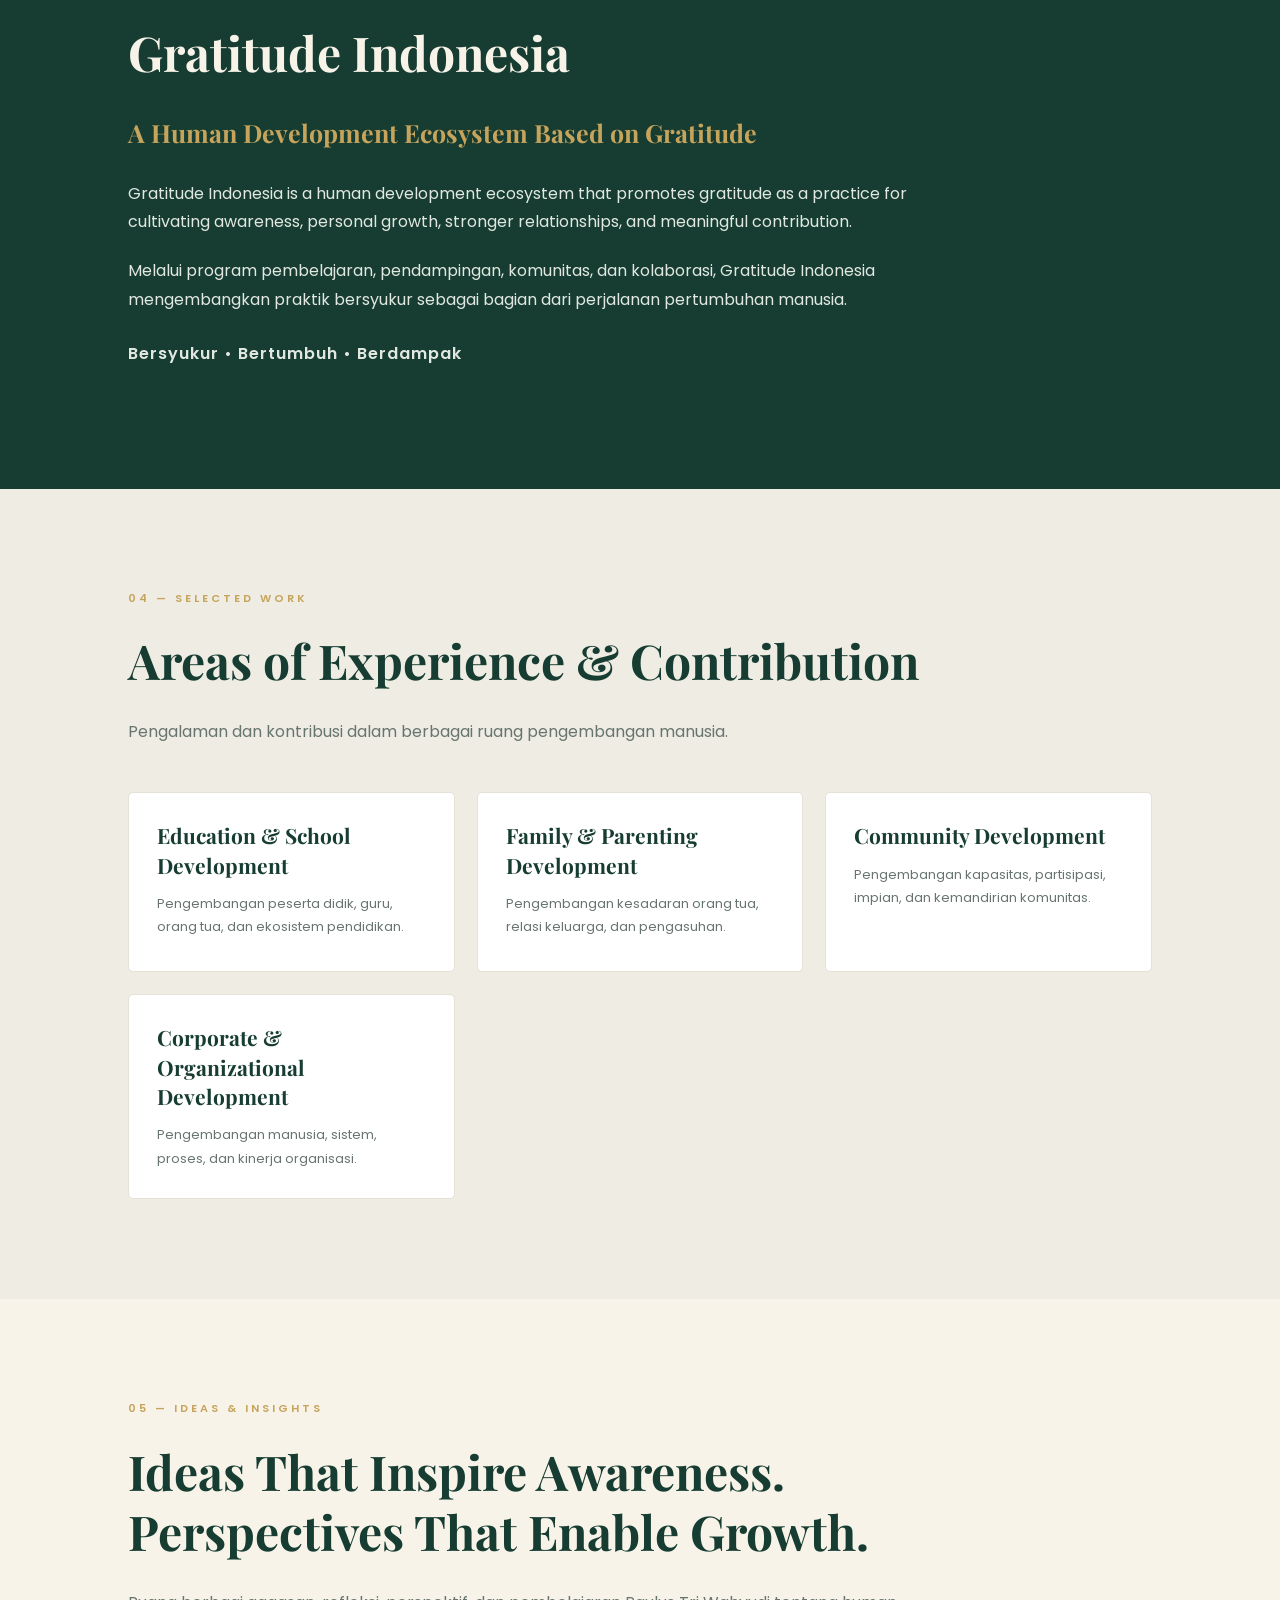
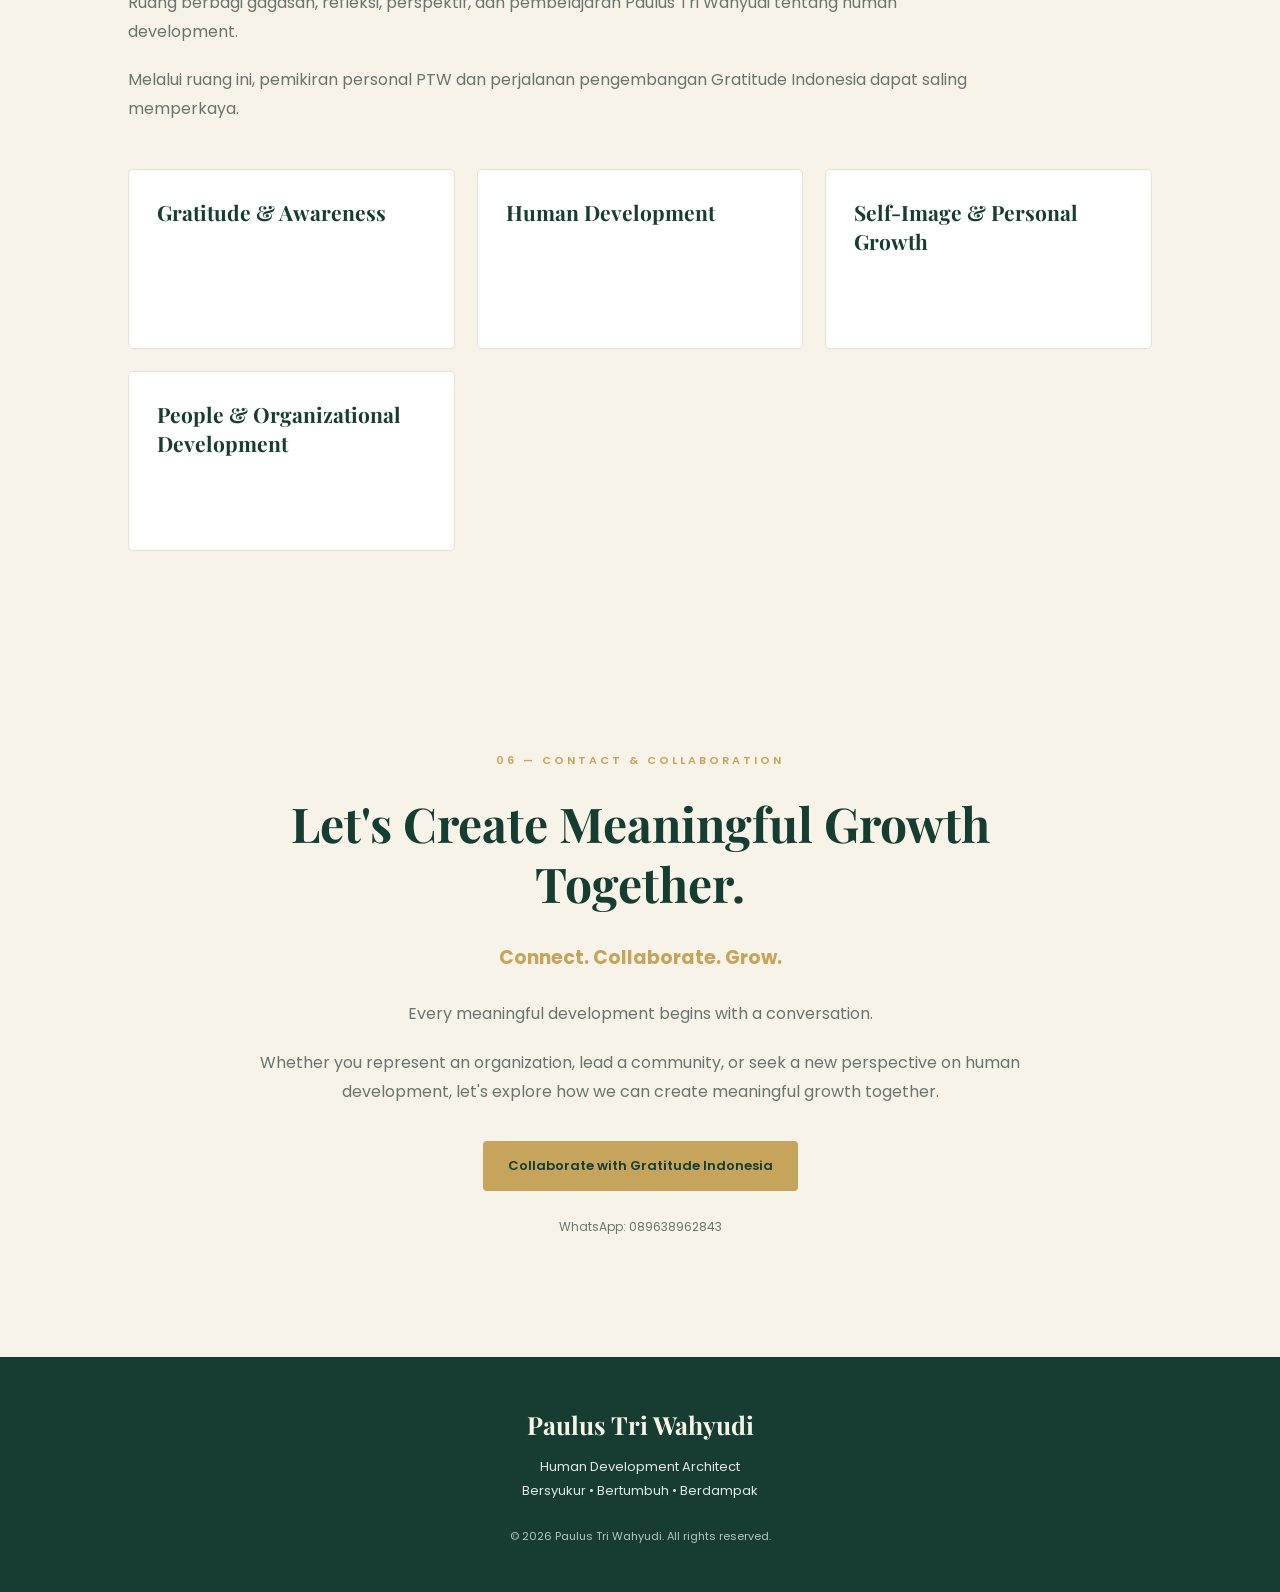
==== commit d56005e9: "Update profile image source in index.html" ====
--- a/index.html
+++ b/index.html
@@ -31,7 +31,7 @@
 
 <section class="hero" id="home">
   <div class="hero-content"> 
-    <img src="ptw-profile.png" alt="Paulus Tri Wahyudi" class="hero-profile">
+    <img src="https://ptwgratitude.github.io/ptw-digital-home/ptw-profile.png" alt="Paulus Tri Wahyudi" class="hero-profile">
     <p class="eyebrow">PAULUS TRI WAHYUDI</p>
     <h1>Human Development<br><span>Architect</span></h1>
     <h2>Understanding People. Designing Growth. Enabling Meaningful Contribution.</h2>
--- a/style.css
+++ b/style.css
@@ -407,3 +407,13 @@
     font-size: 11px;
   }
 }
+.hero-profile {
+  width: 150px;
+  height: 150px;
+  object-fit: cover;
+  object-position: center 35%;
+  border-radius: 50%;
+  border: 4px solid #C5A46D;
+  margin-bottom: 28px;
+  box-shadow: 0 8px 30px rgba(0, 0, 0, 0.12);
+}
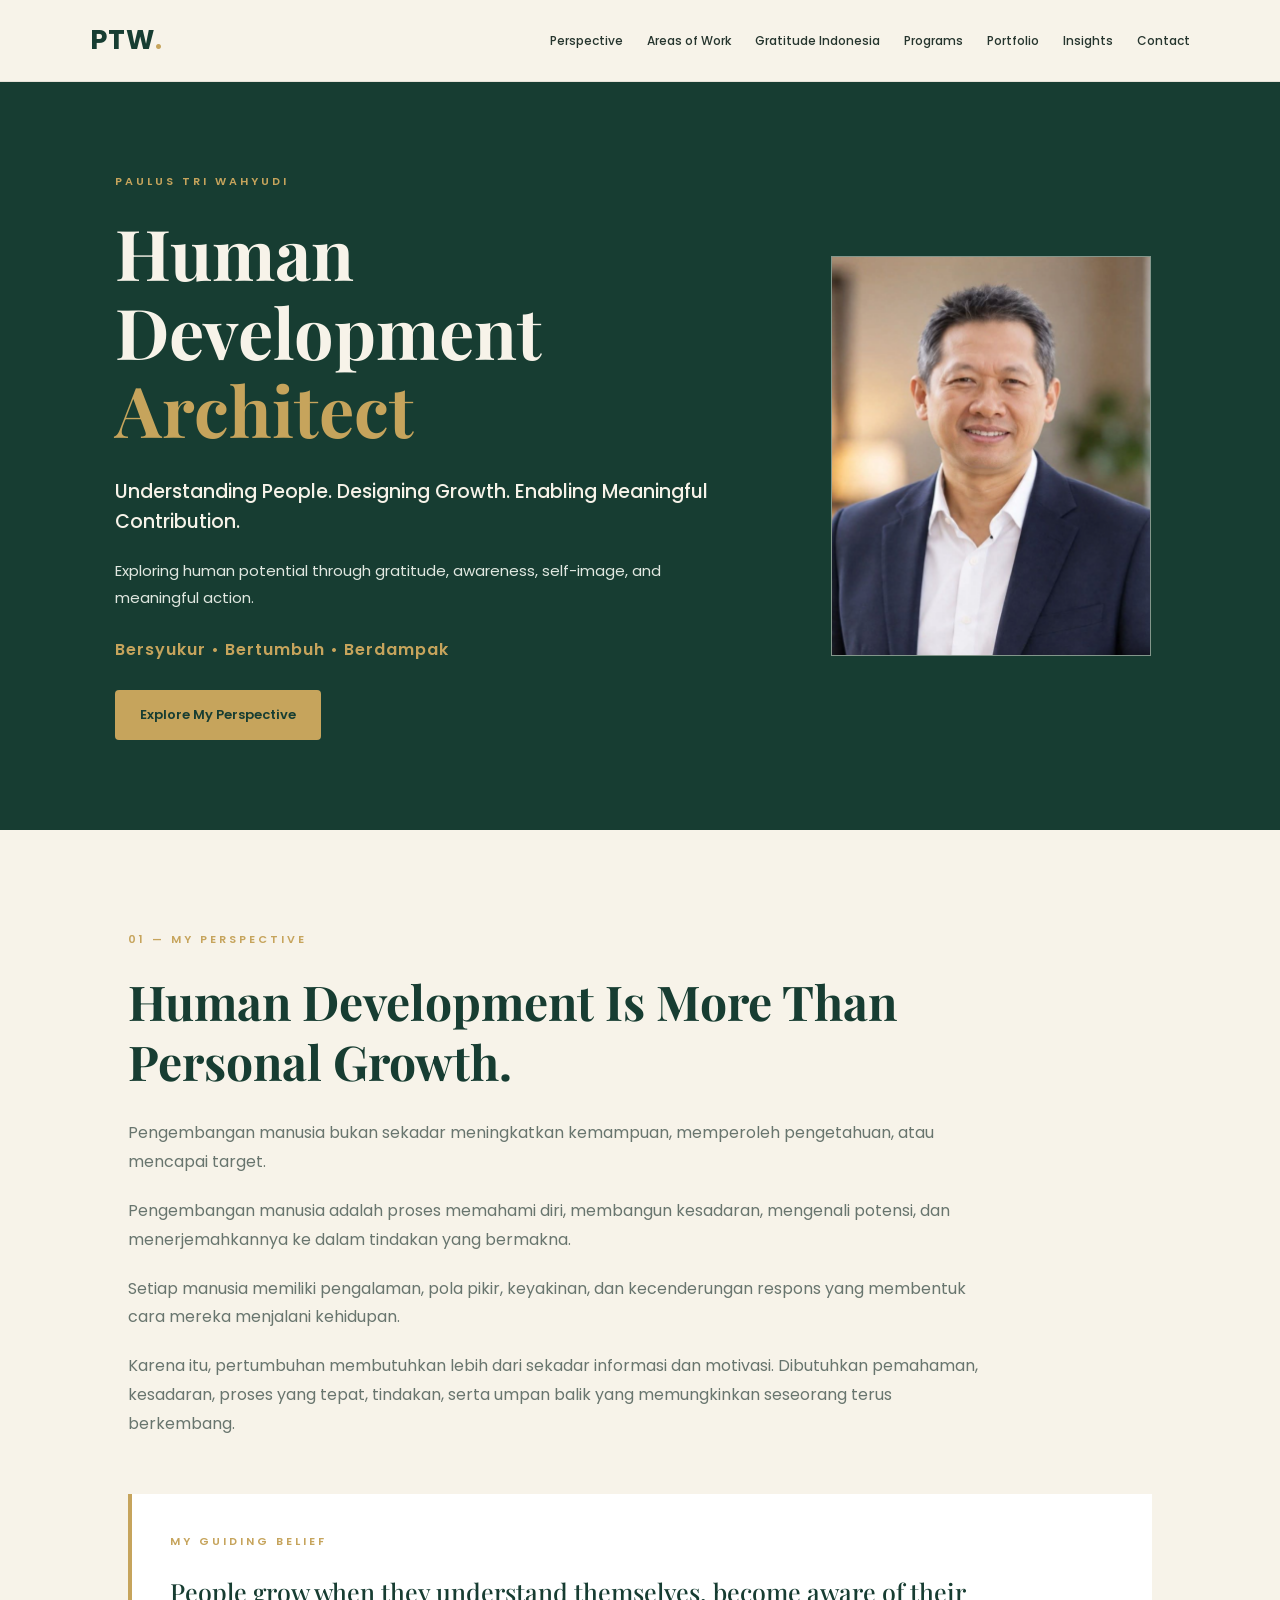
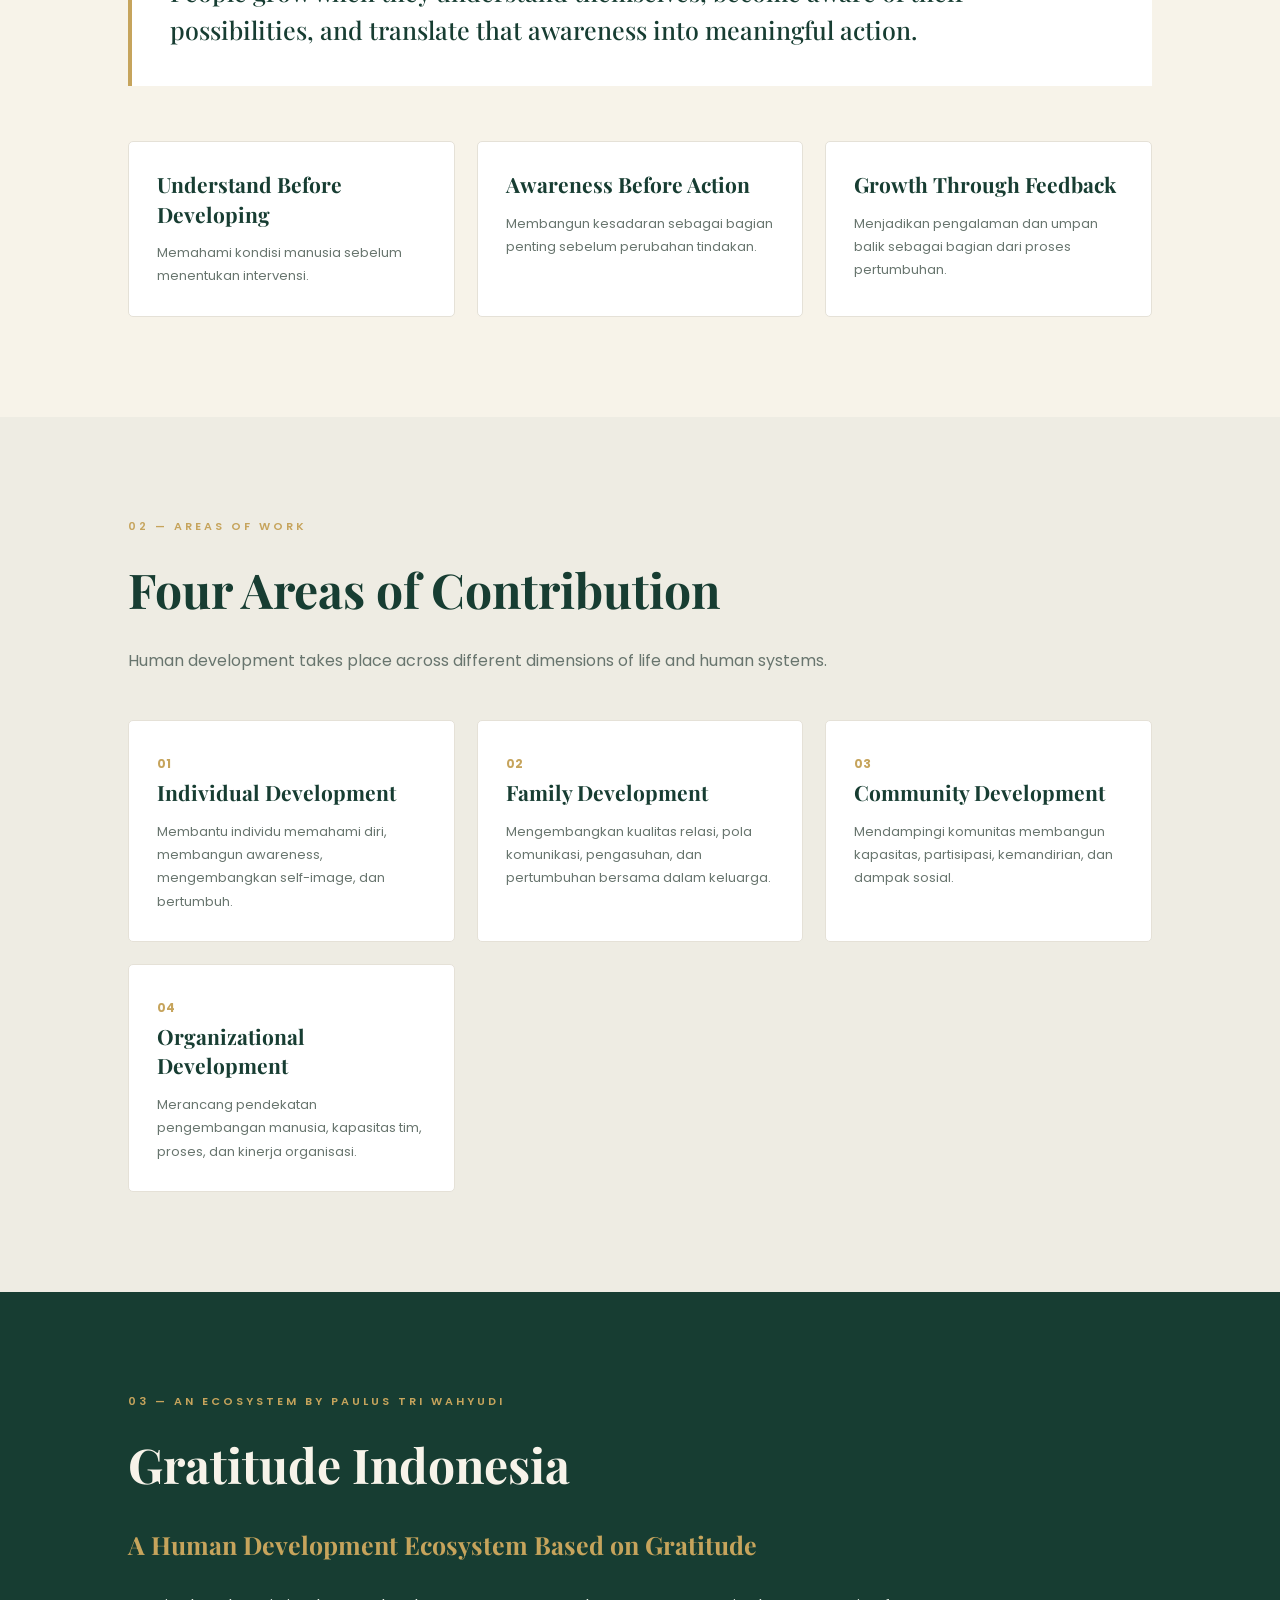
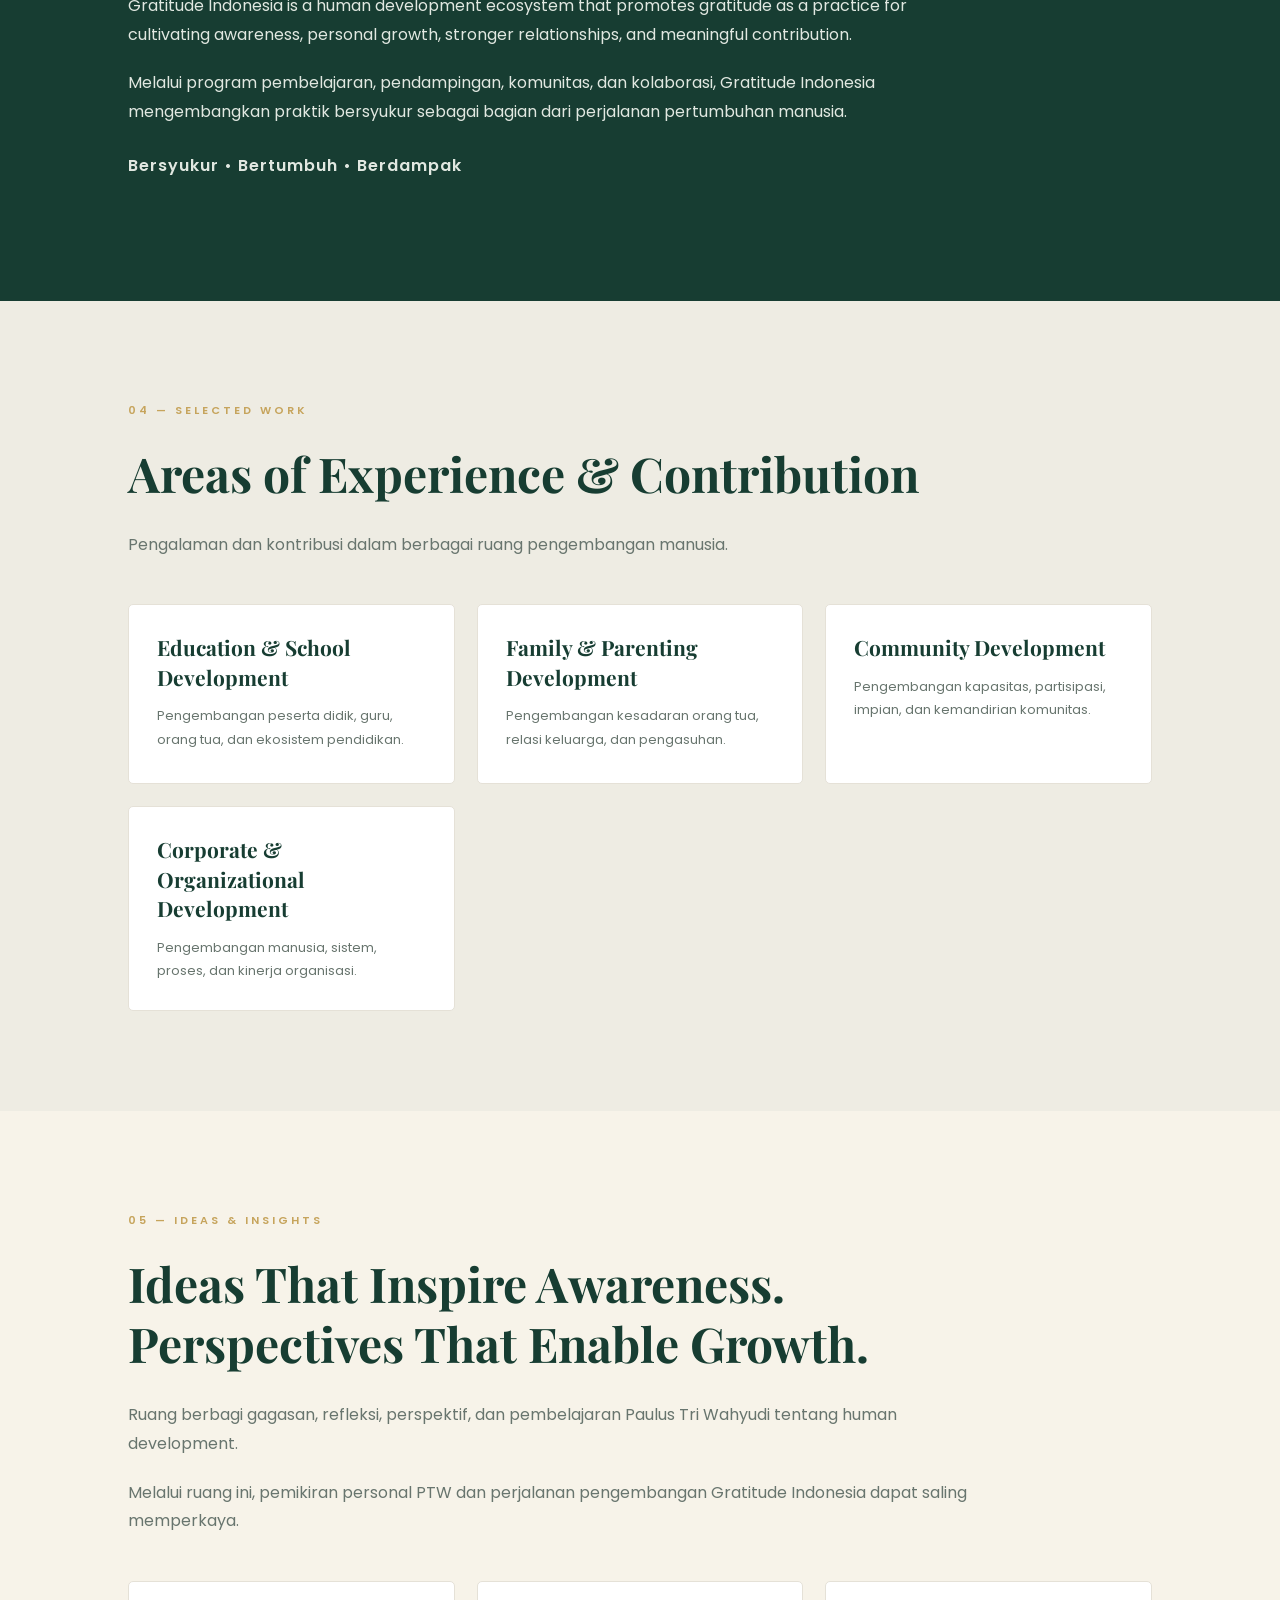
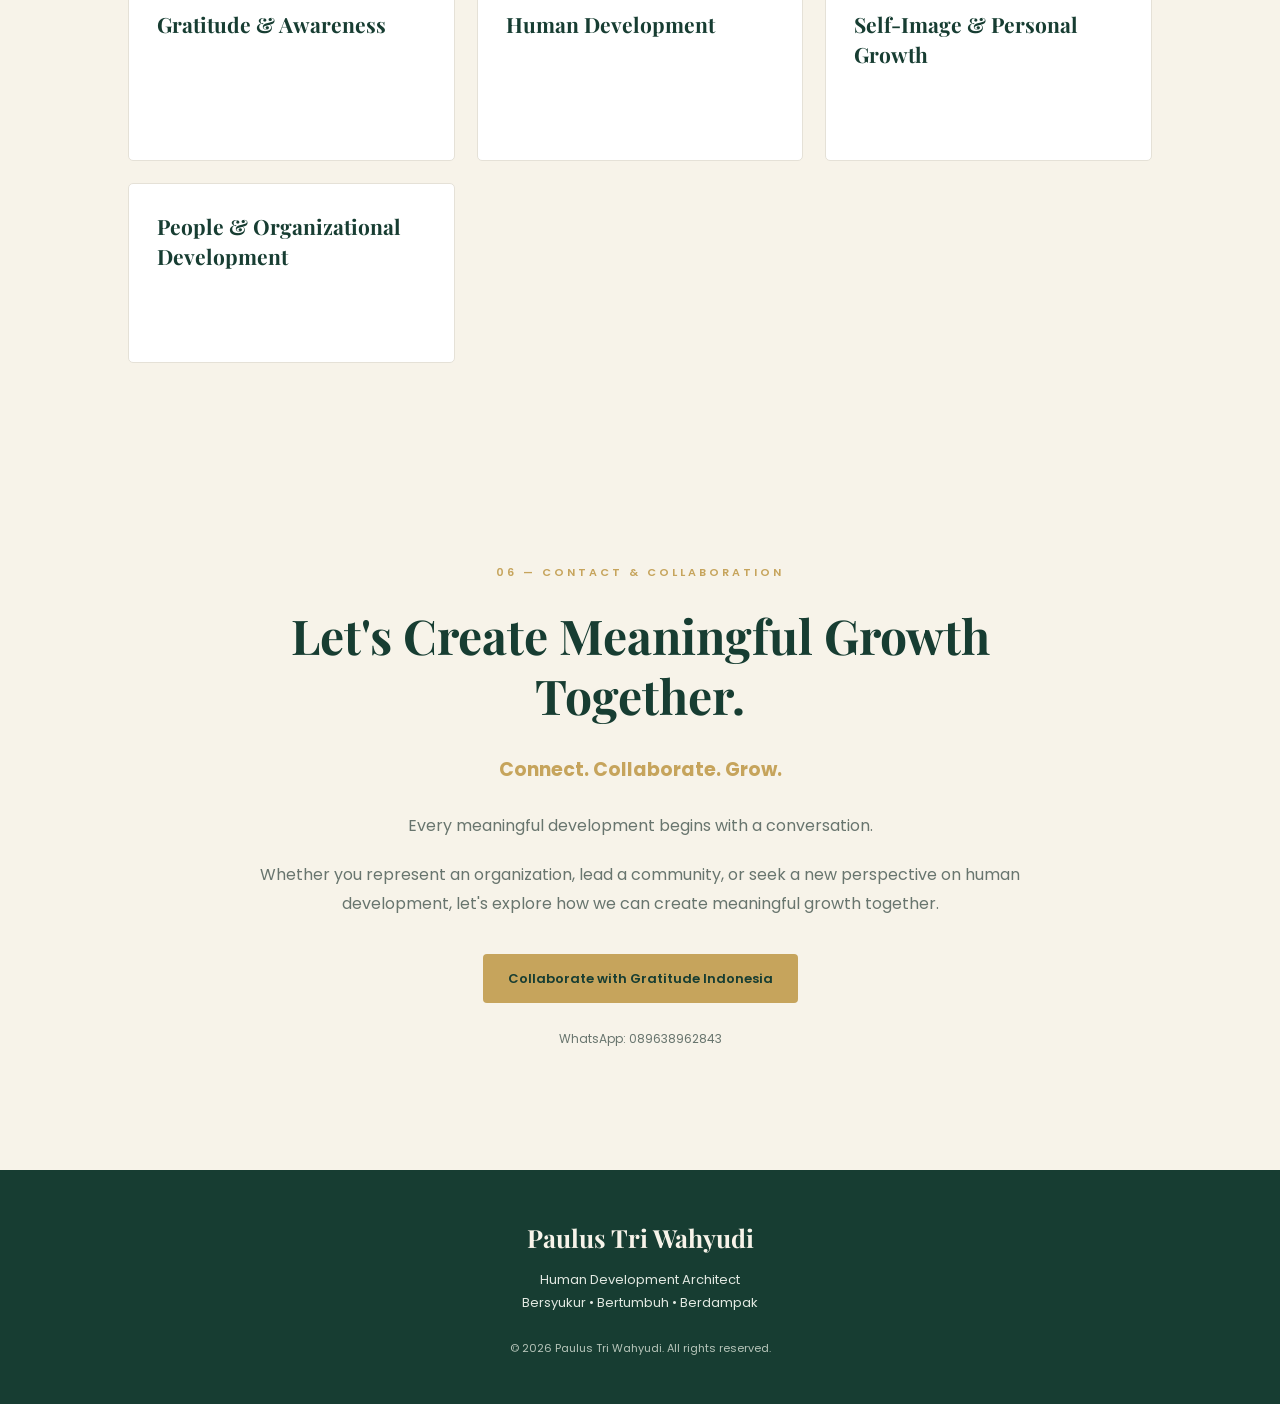
==== commit 2acc2c67: "Update profile image and photo placeholder Replaced placeholder with actual profile image and adjust" ====
--- a/index.html
+++ b/index.html
@@ -31,7 +31,7 @@
 
 <section class="hero" id="home">
   <div class="hero-content"> 
-    <img src="https://ptwgratitude.github.io/ptw-digital-home/ptw-profile.png" alt="Paulus Tri Wahyudi" class="hero-profile">
+    
     <p class="eyebrow">PAULUS TRI WAHYUDI</p>
     <h1>Human Development<br><span>Architect</span></h1>
     <h2>Understanding People. Designing Growth. Enabling Meaningful Contribution.</h2>
@@ -44,11 +44,14 @@
   </div>
 
   <div class="photo-placeholder">
-    <div class="photo-frame">
-      <span>PTW</span>
-      <p>Portrait photograph<br>coming soon</p>
-    </div>
-  </div>
+  <div class="photo-frame">
+    <img
+      src="https://ptwgratitude.github.io/ptw-digital-home/ptw-profile.png"
+      alt="Paulus Tri Wahyudi"
+      style="width:100%; height:100%; object-fit:cover; object-position:center 25%;"
+    >
+  </div>
+</div>
 </section>
 
 <section class="section" id="about">
--- a/style.css
+++ b/style.css
@@ -81,6 +81,20 @@
 
 .hero-content {
   max-width: 720px;
+} 
+.hero-profile {
+  display: block !important;
+  visibility: visible !important;
+  opacity: 1 !important;
+  position: relative;
+  z-index: 2;
+  width: 150px;
+  height: 150px;
+  object-fit: cover;
+  object-position: center 35%;
+  border-radius: 50%;
+  border: 4px solid #C5A46D;
+  margin: 0 auto 28px;
 }
 
 .eyebrow {
@@ -408,12 +422,14 @@
   }
 }
 .hero-profile {
+  display: block;
   width: 150px;
   height: 150px;
   object-fit: cover;
   object-position: center 35%;
   border-radius: 50%;
   border: 4px solid #C5A46D;
-  margin-bottom: 28px;
+  margin: 0 auto 28px auto;
   box-shadow: 0 8px 30px rgba(0, 0, 0, 0.12);
 }
+
